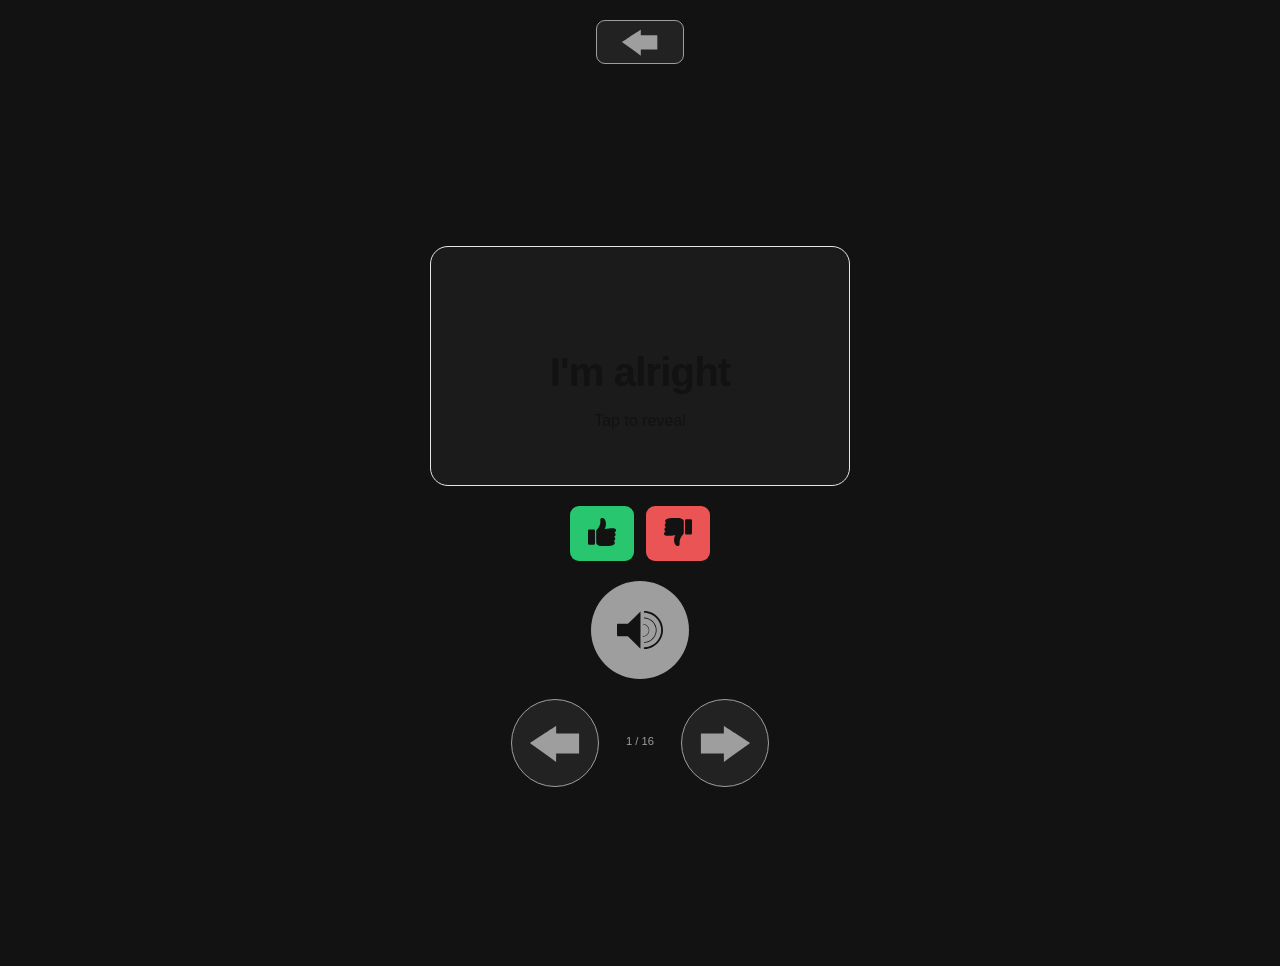
==== deck.html @ 9dba97b3 "Add files via upload" ====
<!-- deck.html -->

<!DOCTYPE html>
<html lang="es">
<head>
  <meta charset="UTF-8">
  <meta
    name="viewport"
    content="width=device-width, initial-scale=1.0">
  <title>Flash Cards English</title>
  <link rel="stylesheet" href="css/styles.css">
  <!--google fonts-->

</head>
<body>
  <header class="deck-topbar">
    <button type="button" id="backBtn" class="deck-topbar-slot" aria-label="Volver">
      <svg class="icon-arrow icon-arrow--mirror" xmlns="http://www.w3.org/2000/svg" viewBox="0 0 1280 1280" fill="currentColor" aria-hidden="true"><path d="M617 373v78H158v399h459l.2 84.9.3 84.9 155-112.5 323.3-234.6c36.8-26.7 45.1-33.2 44-34.2-.7-.6-27.6-18.4-59.8-39.5s-95.8-62.9-141.5-92.8c-45.6-30-90-59.1-98.5-64.7-75.8-49.7-215.4-141.4-218.7-143.7l-4.3-2.9z"/></svg>
    </button>
    <!--
    <p id="progress" class="deck-topbar-slot">
      1 / 16
    </p>
    -->
  </header>

  <main class="study-screen">
    <!-- CARD -->
    <section class="flashcard" id="flashcard">
      <div class="card-content">
        <p class="card-text" id="cardText">
          I'm alright
        </p>
        <p class="card-hint" id="cardHint">
          Tap to reveal
        </p>
      </div>
    </section>

    <!-- CLASIFICAR TARJETA -->
    <div class="review-buttons">
      <button id="btn-good" class="good">
        <svg xmlns="http://www.w3.org/2000/svg" xml:space="preserve" width="28" height="28" fill="currentColor"><path d="M26.453 14.806c.344.158.643.383.857.705.398.596.382 1.405.078 2.055-.279.596-.77 1.07-1.322 1.435.344.158.642.383.856.705.398.597.382 1.405.079 2.055-.266.569-.726 1.027-1.246 1.384.338.135.634.338.839.645.337.506.31 1.183.066 1.74-.57 1.304-2.404 2.47-6.51 2.47h-6.682c-1.483 0-3.088-.547-4.379-1.583a2.374 2.364 0 0 1-.884-1.84V13.245c0-.664.285-1.294.774-1.745 1.509-1.392 2.566-3.657 3.135-5.541.808-2.676-.727-5.343 1.533-5.871 2.252-.527 3.35 1.435 3.766 2.622.953 2.726.688 5.847-.695 8.381 3.296-.69 5.048-.852 8.14-.852 1.054 0 2.257.202 2.84 1.076.397.597.381 1.406.078 2.056-.28.596-.77 1.07-1.323 1.435M5.671 26.805H1.306A1.303 1.303 0 0 1 0 25.505V12.822a1.303 1.303 0 0 1 1.306-1.3H5.67a1.303 1.303 0 0 1 1.306 1.3v12.683a1.303 1.303 0 0 1-1.306 1.3"/></svg>
      </button>
      <button id="btn-bad" class="bad">
        <svg xmlns="http://www.w3.org/2000/svg" xml:space="preserve" width="28" height="28" fill="currentColor"><path d="M1.547 13.194a2 2 0 0 1-.857-.705c-.398-.596-.382-1.405-.078-2.055.279-.596.77-1.07 1.322-1.435a2 2 0 0 1-.856-.705C.68 7.697.696 6.89.999 6.24c.266-.569.726-1.027 1.246-1.384-.338-.135-.634-.338-.839-.646-.337-.505-.31-1.182-.066-1.738C1.91 1.166 3.744 0 7.85 0h6.682c1.483 0 3.088.547 4.379 1.583a2.374 2.364 0 0 1 .884 1.84v11.332c0 .664-.285 1.293-.774 1.745-1.509 1.391-2.566 3.657-3.135 5.541-.808 2.676.727 5.343-1.533 5.871-2.252.527-3.35-1.435-3.766-2.622-.953-2.726-.688-5.847.695-8.381-3.296.69-5.048.852-8.14.852-1.054 0-2.257-.202-2.84-1.076-.397-.597-.381-1.406-.078-2.056.28-.596.77-1.07 1.323-1.435M22.329 1.195h4.365A1.303 1.303 0 0 1 28 2.495v12.683a1.303 1.303 0 0 1-1.306 1.3H22.33a1.303 1.303 0 0 1-1.306-1.3V2.494a1.303 1.303 0 0 1 1.306-1.3"/></svg>
      </button>
    </div>

    <!-- AUDIO -->
    <button class="audio-btn" id="audioBtn" aria-label="Reproducir audio">
      <svg class="icon-speaker" xmlns="http://www.w3.org/2000/svg" viewBox="0 0 1280 1059" fill="currentColor" aria-hidden="true">
        <path d="M750.6 25.1c-.6 20.5-.5 25.3.6 26 .7.5 6.3.9 12.4.9 24.2 0 60.1 4.3 88.9 10.6C952 84.2 1042 137.3 1109.4 214c62.9 71.5 103.3 160.5 115 253.5 5 39.1 5 84 0 123-17.7 139.6-97.7 265.5-217.4 342.1-69.4 44.5-154.3 71.4-233 74-9.1.2-18.9.7-21.7 1l-5.3.5v51.2l19-.7c77.7-2.8 146.2-19.5 213.8-52.2 108.5-52.4 195.2-138.9 247.1-246.6 64.7-134.2 70.4-287 15.8-425.8-25.5-64.7-65-125.1-115.6-176.3C1042.1 71.4 930.9 17.2 811 3.5 796.3 1.9 768.4 0 757.9 0h-6.6zM513.9 152.6c-76.7 74.2-155.4 150.2-174.7 168.9l-35.2 34-141.3.5-141.2.5-4.7 2.2C10.5 361.6 4.5 368 2 374.6c-2 5.5-2 6.3-1.8 158.2l.3 152.7 3.1 5.5c1.7 3 5 7 7.3 8.7 8.6 6.6.2 6.3 153 6.4h138.6L478 877l175.5 170.9.3-257.5c.1-141.6.1-373.3 0-515l-.3-257.7z"/>
        <path d="M751.7 189.2c-.4 2.9-.7 7.8-.7 10.9v5.6l13.8.7c23.2 1.1 42.6 3.8 65 9.2 123 29.7 218.9 129.7 243.6 253.9 5.3 26.6 6.1 35.1 6.1 65.5-.1 27.5-.7 35.3-4.5 57-10.1 57.1-34.9 109.9-72.8 155-10.2 12.2-33 34.4-45.2 44.1-53 42.2-119.2 68.1-182.2 71.4-6.2.3-14.6.8-18.5 1.1l-7.3.6v21.1l17.8-.6c37.2-1.3 77.8-9.8 112.9-23.7 105.5-42 184.7-132.3 211.7-241.5 7.4-29.9 10.1-52.9 10-85.5 0-46.3-6.8-82.9-23.3-126.3-36.4-95.5-117.4-172.6-215.6-205.2-33-11-59.6-15.8-99.1-18l-11.1-.6z"/>
        <path d="M721 365.7v6.9l13.3 1.2c16.2 1.5 25.1 3.3 38.6 7.8 54 17.9 95.3 63.9 107.8 119.9 3 13.6 4.2 41 2.4 55-7.4 57.7-44.9 107.2-98.4 130-17.4 7.5-38.9 12.2-56.9 12.6l-7.8.2V714h5c13.9 0 36.2-3.9 52.5-9.1 12.4-4 35.1-15.6 46.4-23.6 24.2-17.4 44.2-41.1 57.1-67.8 24.1-49.9 23.8-106.2-.7-156.3-27.3-55.9-86.4-95.1-147.5-97.9l-11.8-.6z"/>
      </svg>
    </button>

    <!-- NAVIGATION -->
    <section class="navigation">
      <button type="button" class="nav-btn" id="prevBtn" aria-label="Tarjeta anterior">
        <svg class="icon-arrow icon-arrow--mirror" xmlns="http://www.w3.org/2000/svg" viewBox="0 0 1280 1280" fill="currentColor" aria-hidden="true"><path d="M617 373v78H158v399h459l.2 84.9.3 84.9 155-112.5 323.3-234.6c36.8-26.7 45.1-33.2 44-34.2-.7-.6-27.6-18.4-59.8-39.5s-95.8-62.9-141.5-92.8c-45.6-30-90-59.1-98.5-64.7-75.8-49.7-215.4-141.4-218.7-143.7l-4.3-2.9z"/></svg>
      </button>

    <!--PROBANDO CONTADOR-->
    <p id="progress" class="contador">
      1 / 16
    </p>

      <button type="button" class="nav-btn" id="nextBtn" aria-label="Tarjeta siguiente">
        <svg class="icon-arrow" xmlns="http://www.w3.org/2000/svg" viewBox="0 0 1280 1280" fill="currentColor" aria-hidden="true"><path d="M617 373v78H158v399h459l.2 84.9.3 84.9 155-112.5 323.3-234.6c36.8-26.7 45.1-33.2 44-34.2-.7-.6-27.6-18.4-59.8-39.5s-95.8-62.9-141.5-92.8c-45.6-30-90-59.1-98.5-64.7-75.8-49.7-215.4-141.4-218.7-143.7l-4.3-2.9z"/></svg>
      </button>
    </section>

  </main>

  <!--POP-UP RESULTADOS-->
  <div id="results-popup" class="popup hidden">
    <div class="popup-content">
      <h2>Result</h2>
      <div class="results">
        <p class="good-result">
          &#10003;: <span id="good-count">0</span>
        </p>
        <p class="bad-result">
          &#10007;: <span id="bad-count">0</span>
        </p>
        <!-- usando texto
        <p class="good-result">
          Remembered: <span id="good-count">0</span>
        </p>
        <p class="bad-result">
          Forgotten: <span id="bad-count">0</span>
        </p>
        -->
      </div>
      <button id="restart-btn">
        &#8634; Restart
      </button>
      <button id="back-decks-btn">
        &#10510; Back to Decks
      </button>
    </div>
  </div>

  <script src="js/utils.js"></script>
  <script src="js/deck.js"></script>
</body>
</html>
---- css/styles.css ----
/* =========================
   RESET
========================= */

* {
    margin: 0;
    padding: 0;
    box-sizing: border-box;
}


/* =========================
   ROOT
========================= */

:root {

    --bg: #121212;

    --card: #1b1b1b;

    --text: #e6e6e6;

    --muted: #9e9e9e;

    --border: #2c2c2c;

    --accent: #4c8bf5;

    --radius: 18px;
}


/* =========================
   BODY
========================= */

body {

    background: var(--bg);

    color: var(--text);

    font-family: sans-serif;

    min-height: 100dvh;

    -webkit-font-smoothing: antialiased;

    text-rendering: optimizeLegibility;
}


/* =========================
   TOPBAR
========================= */

.topbar {

    padding: 22px 20px 10px;
}

.topbar h1 {

    font-size: 4em;/*2rem*/

    font-weight: 600;

    text-align: center;
}


/* =========================
   CONTAINER
========================= */

.container {

    width: 100%;

    max-width: 680px;

    margin: 0 auto;

    padding: 0 16px 40px;
}


/* =========================
   INTRO
========================= */

.intro {

    margin-bottom: 22px;
}

.intro p {

    color: var(--muted);

    line-height: 1.6;

    font-size: 1.5em;/*1rem*/

    text-align: center;
}


/* =========================
   DECK LIST
========================= */

.deck-list {

    display: flex;

    flex-direction: column;

    gap: 16px;
}


/* =========================
   DECK CARD
========================= */

.deck-card {

    background: linear-gradient(
        180deg,
        #1a1a1a 0%,
        #151515 100%
    );

    border-radius: 22px;

    overflow: hidden;

    border: 1px solid var(--text);/*1px solid var(--border)*/

    display: flex;

    flex-direction: column;

    transition:
        transform 0.18s ease,
        background 0.25s ease,
        border-color 0.25s ease;

    box-shadow:
        0 8px 24px rgba(0,0,0,.35);

    text-decoration: none;

    color: inherit;

}

.deck-card:hover {

    transform: translateY(-2px);

    border-color: var(--text);/*#3a3a3a*/

    background:
        linear-gradient(
            180deg,
            #202020 0%,
            #171717 100%
        );
}

.deck-card:active {

    transform: scale(.985);
}


/* =========================
   COVER
========================= */

.deck-cover {

    width: 100%;

    height: 135px;

    object-fit: cover;

    display: block;

    border-bottom:
        1px solid rgba(255,255,255,.05);

    background: #e7d1aa;

    transition:
        transform .35s ease;

}

.deck-card:hover .deck-cover {

    transform: scale(1.02);
}

/* =========================
   INFO
========================= */

.deck-info {

    padding: 18px;

    display: flex;

    flex-direction: column;

    gap: 10px;
}

.deck-info p {

    color: var(--muted);

    font-size: 1em;/*.96rem*/

    line-height: 1.5;

    margin-top: -2px;
}

/* =========================
   HEADER
========================= */

.deck-header {

    display: flex;

    justify-content: space-between;

    align-items: flex-start;

    gap: 12px;
}

.deck-header h2 {

    color: var(--text);

    font-size: 1.55em;/*1.55rem*/

    line-height: 1.1;

    font-weight: 700;

    letter-spacing: -0.02em;

    margin-top: 2px;
}

/* =========================
   LEVELS
========================= */

.level {

    padding: 6px 11px;

    border-radius: 9px;/*999px*/

    font-size: 1.5em;/*78rem*/

    font-weight: 700;

    letter-spacing: .02em;

    flex-shrink: 0;
}

.level-a1 {

    background: #1D231D; /*rgba(92,184,92,.14)*/

    color: #8fbc8bff;/*#90f5a0*/
}

.level-a2 {

    background: #171F1F; /*rgba(76,139,245,.14)*/

    color: #5f9ea0fd;/*#9bbcff*/
}

.level-b1 {

    background: #2D201A;/*rgba(255,193,7,.14)*/

    color: #FFA07A;/*#ffe083*/
}

.level-b2 {

    background: #281A1A;

    color: #DB7676;
}


/* =========================
   BUTTON
========================= */

.open-btn {

    width: 100%;

    height: 44px;

    border: none;

    border-radius: 14px;

    background:
        linear-gradient(
            180deg,
            #5a92ff 0%,
            #4b82f1 100%
        );

    color: white;

    font-size: .96rem;

    font-weight: 600;

    cursor: pointer;

    transition:
        transform .15s ease,
        opacity .2s ease;
}

.open-btn:hover {

    opacity: .94;
    filter: brightness(1.06);
}

.open-btn:active {

    transform: scale(.98);
}


/* =========================
   MOBILE
========================= */

@media (max-width: 520px) {

    .topbar h1 {

        font-size: 3em;/*2.1rem*/
    }

    .deck-cover {

        height: 145px;
    }

    .deck-header h2 {

        font-size: 2em;/*1.2rem*/
    }

    .deck-info {

        padding: 16px;
    }
}


/* =========================
   STUDY SCREEN
========================= */

.study-screen {

    min-height: 100dvh;

    display: flex;

    flex-direction: column;

    justify-content: center;

    align-items: center;

    gap: 20px;/*28px*/

    padding: 20px;

}


/* =========================
   FLASHCARD
========================= */

.flashcard {

    width: 100%;

    max-width: 420px;

    min-height: 240px;

    background: var(--card);

    border: 1px solid var(--text);

    border-radius: var(--radius);

    padding: 32px;

    display: flex;

    align-items: center;

    justify-content: center;

    text-align: center;

    cursor: pointer;

    transition:
        transform 0.15s ease,
        background 0.2s ease,
        border-color 0.2s ease;
}


.flashcard:active {

    transform: scale(0.985);
}


/* Nivel del mazo: fondos oscuros, bajo brillo (data-level desde deck.js) */

.flashcard[data-level="a1"] {

    background:#8fbc8bff
        /*
        linear-gradient(
            180deg,
            #1a221e 0%,
            #141a17 100%
        );

    border-color: rgba(99, 193, 116, 0.22);
    */

}

.flashcard[data-level="a2"] {

    background:#5f9ea0fd
        /*
        linear-gradient(
            180deg,
            #1a1f28 0%,
            #141820 100%
        );

    border-color: rgba(90, 169, 255, 0.22);
    */
}

.flashcard[data-level="b1"] {

    background:#FFA07A
        /*
        linear-gradient(
            180deg,
            #221f18 0%,
            #1a1812 100%
        );

    border-color: rgba(255, 193, 7, 0.2);
    */
}

.flashcard[data-level="b2"] {

    background: #DB7676
        /*
        linear-gradient(
            180deg,
            #201a22 0%,
            #18141c 100%
        );

    border-color: rgba(217, 140, 255, 0.22);
    */
}

.flashcard[data-level="c1"] {

    background: #1a1614
        /*
        linear-gradient(
            180deg,
            #221c1a 0%,
            #1a1614 100%
        );

    border-color: rgba(232, 120, 100, 0.2);
    */
}

.flashcard[data-level="c2"] {

    background: #13191c
        /*
        linear-gradient(
            180deg,
            #181f22 0%,
            #13191c 100%
        );

    border-color: rgba(78, 205, 196, 0.2);
    */
}


/* =========================
   CARD CONTENT
========================= */

.card-content {

    display: flex;

    flex-direction: column;

    gap: 20px;

    justify-content: flex-start;

    padding-top: 50px;
}


/* =========================
   TEXT
========================= */

.card-text {

    font-size: 2.5em;/*3rem*/

    line-height: 1;/*1.4*/

    color: var(--bg);

    /*font-family: "sans-serif";*/
    font-weight: 600;
    letter-spacing: -0.02em;

}


/* =========================
   HINT
========================= */

.card-hint {

    font-size: 1em;/*0.95rem*/

    /*color: var(--muted);*/
    color: var(--bg);

    /*opacity: 0.5;*/

}


/* =========================
   AUDIO BUTTON
========================= */

.audio-btn {

    width: 98px;/*68px*/

    height: 98px;/*68px*/

    border: none;

    border-radius: 50%;

    /*background: var(--accent);*/

    background: var(--muted);

    /*border-color: 1px solid var(--muted);*/

    color: var(--bg);

    /*font-size: 1.4rem;*/

    cursor: pointer;

    transition:
        transform 0.15s ease,
        opacity 0.2s ease;

    /*box-shadow:
        0 0 20px rgba(76,139,245,0.15);*/

    display: flex;
    align-items: center;
    justify-content: center;

}


.audio-btn:active {

    transform: scale(0.94);/*scablockle(0.94)*/
}


.audio-btn:hover {

    opacity: 0.92;
}

/*icono-speaker*/
.icon-speaker {

    width: 46px;
    height: 46px;
    display: block;
    flex-shrink: 0;

}

/* =========================
   NAVIGATION
========================= */

.navigation {

    display: flex;

    gap: 2px;/*60px*/
}


/* =========================
   NAV BUTTON
========================= */

.nav-btn {

    width: 88px;/*58px*/

    height: 88px;/*58px*/

    /*border: none;*/

    border: 1px solid var(--muted);


    border-radius: 50%;

    background: #222;

    color: var(--muted);

    cursor: pointer;

    display: flex;

    align-items: center;

    justify-content: center;

    transition:
        transform 0.15s ease,
        background 0.2s ease;
}


.icon-arrow {

    display: block;

    width: 64px;

    height: 64px;

    flex-shrink: 0;
}


.icon-arrow--mirror {

    transform: scaleX(-1);
}


.nav-btn:active {

    transform: scale(0.94);
}


.nav-btn:hover {

    background: #2b2b2b;
}

.deck-topbar {

    width: 100%;

    max-width: 420px;

    display: flex;

    justify-content: center;

    align-items: center;

    margin-left: auto;

    margin-right: auto;

    margin-bottom: 2px;

    padding-top: 20px;

    gap: 8px;

}

.deck-topbar-slot {

    text-align: center;

    width: 88px;/*140px*/

    height: 44px;/*50px*/

    border: none;

    border-radius: 10%;

    background: #222;

    padding: 2px;
}

#backBtn {

    color: var(--muted);

    cursor: pointer;

    display: flex;

    align-items: center;

    justify-content: center;

    transition:
        transform 0.15s ease,
        opacity 0.2s ease;

    /*opacity: 0.4;*/

    border: 1px solid var(--muted);

    border-radius: 9px;/*var(--radius)*/
}


#backBtn .icon-arrow {

    width: 46px;

    height: 46px;
}

#backBtn:active {

    transform: scale(0.9);
}


/*=========
CONTADOR
======== */

.contador {

    text-align: center;

    width: 78px;/*140px*/

    height: 70px;/*50px*/

    padding: 2px;
}

#progress {

    color: var(--muted);

    font-size: 0.7em;/*0.95rem*/

    /*opacity: 0.4;*/

    padding-top: 36px;/*12px*/

    /*border: 1px solid var(--muted);*/

    /*border-radius: 8px;var(--radius)*/

    /*margin-top: 20px;*/
}

/* ==================================
Quitar highlight táctil en móviles
=================================== */
* {
    -webkit-tap-highlight-color: transparent;
}

button {
    outline: none;
}

button:focus {
    outline: none;
}

* {
    -webkit-user-select: none;
    user-select: none;
}

/* ===================
Salto de linea en json
==================== */
.card-back {
  white-space: pre-line;
}

/* =============================
Botones para clasificar tarjetas
============================= */
.review-buttons {
  display: flex;
  gap: 12px;
  justify-content: center;
  /*margin-top: 20px;*/
}

.review-buttons button {
  border: none;
  padding: 12px 18px;
  border-radius: 9px;/*12px*/
  cursor: pointer;
  color: var(--bg);
}

.good {
  background: #28c76f;
}

.bad {
  background: #ea5455;
}

/*
.review-buttons:hover {
  transform: scale(1.08);
}
*/

.good:hover {
  color: #0d552d;
}

.bad:hover {
  color: #802020;
}

.good:active {
  transform: scale(0.94)
}

.bad:active {
  transform: scale(0.94)
}

/*POP-UP RESULTADOS*/
.popup {

  position: fixed;

  top: 0;
  left: 0;

  width: 100%;
  height: 100%;

  background: rgba(0, 0, 0, 0.7);

  display: flex;

  justify-content: center;
  align-items: center;

  z-index: 999;
}


.hidden {
  display: none;
}


.popup-content {

  background: #1e1e1e;

  padding: 30px;

  border-radius: 12px;/*12px*/

  text-align: center;

  min-width: 150px;/*300px*/
}

.results {

  margin-top: 20px;
  margin-bottom: 20px;
}

.good-result {

  color: #4caf50;

  font-size: 2em;/*24px*/

  font-weight: bold;
}

.bad-result {

  color: #f44336;

  font-size: 2em;/*24px*/

  font-weight: bold;
}

/*boton REINICIAR MAZO en POP-UP*/
#restart-btn {

  margin-top: 15px;

  padding: 10px 20px;

  border: none;

  border-radius: 6px;/*8px*/

  cursor: pointer;

  font-size: 1.5em;/*16px*/
}

/*boton "BACK TO DECKS" en POP-UP*/
#back-decks-btn {

  margin-top: 15px;

  padding: 10px 20px;

  border: none;

  border-radius: 6px;/*8px*/

  cursor: pointer;

  font-size: 1.2em;/*16px*/
}

/*BOTONES "BACK" y "RESTART" uno debajo del otro*/
.popup-content button {

  display: block;

  width: 100%;

  margin-top: 10px;
}
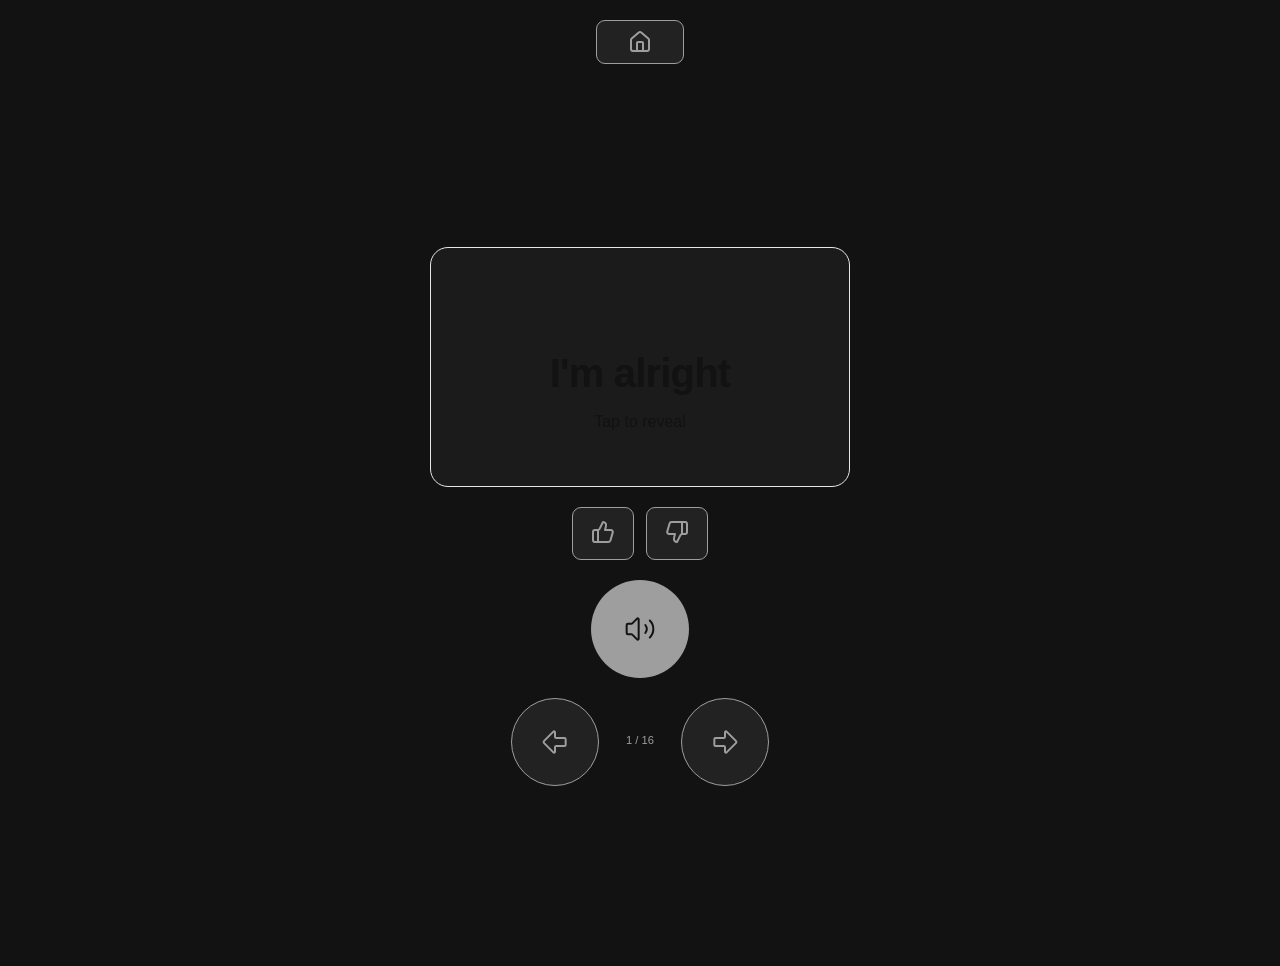
==== commit 022bf2bf: "Add files via upload" ====
--- a/deck.html
+++ b/deck.html
@@ -9,13 +9,12 @@
     content="width=device-width, initial-scale=1.0">
   <title>Flash Cards English</title>
   <link rel="stylesheet" href="css/styles.css">
-  <!--google fonts-->
 
 </head>
 <body>
   <header class="deck-topbar">
     <button type="button" id="backBtn" class="deck-topbar-slot" aria-label="Volver">
-      <svg class="icon-arrow icon-arrow--mirror" xmlns="http://www.w3.org/2000/svg" viewBox="0 0 1280 1280" fill="currentColor" aria-hidden="true"><path d="M617 373v78H158v399h459l.2 84.9.3 84.9 155-112.5 323.3-234.6c36.8-26.7 45.1-33.2 44-34.2-.7-.6-27.6-18.4-59.8-39.5s-95.8-62.9-141.5-92.8c-45.6-30-90-59.1-98.5-64.7-75.8-49.7-215.4-141.4-218.7-143.7l-4.3-2.9z"/></svg>
+      <svg xmlns="http://www.w3.org/2000/svg" width="24" height="24" viewBox="0 0 24 24" fill="none" stroke="currentColor" stroke-width="2" stroke-linecap="round" stroke-linejoin="round" class="lucide lucide-house-icon lucide-house"><path d="M15 21v-8a1 1 0 0 0-1-1h-4a1 1 0 0 0-1 1v8"/><path d="M3 10a2 2 0 0 1 .709-1.528l7-6a2 2 0 0 1 2.582 0l7 6A2 2 0 0 1 21 10v9a2 2 0 0 1-2 2H5a2 2 0 0 1-2-2z"/></svg>
     </button>
     <!--
     <p id="progress" class="deck-topbar-slot">
@@ -40,26 +39,22 @@
     <!-- CLASIFICAR TARJETA -->
     <div class="review-buttons">
       <button id="btn-good" class="good">
-        <svg xmlns="http://www.w3.org/2000/svg" xml:space="preserve" width="28" height="28" fill="currentColor"><path d="M26.453 14.806c.344.158.643.383.857.705.398.596.382 1.405.078 2.055-.279.596-.77 1.07-1.322 1.435.344.158.642.383.856.705.398.597.382 1.405.079 2.055-.266.569-.726 1.027-1.246 1.384.338.135.634.338.839.645.337.506.31 1.183.066 1.74-.57 1.304-2.404 2.47-6.51 2.47h-6.682c-1.483 0-3.088-.547-4.379-1.583a2.374 2.364 0 0 1-.884-1.84V13.245c0-.664.285-1.294.774-1.745 1.509-1.392 2.566-3.657 3.135-5.541.808-2.676-.727-5.343 1.533-5.871 2.252-.527 3.35 1.435 3.766 2.622.953 2.726.688 5.847-.695 8.381 3.296-.69 5.048-.852 8.14-.852 1.054 0 2.257.202 2.84 1.076.397.597.381 1.406.078 2.056-.28.596-.77 1.07-1.323 1.435M5.671 26.805H1.306A1.303 1.303 0 0 1 0 25.505V12.822a1.303 1.303 0 0 1 1.306-1.3H5.67a1.303 1.303 0 0 1 1.306 1.3v12.683a1.303 1.303 0 0 1-1.306 1.3"/></svg>
+        <svg xmlns="http://www.w3.org/2000/svg" width="24" height="24" viewBox="0 0 24 24" fill="none" stroke="currentColor" stroke-width="2" stroke-linecap="round" stroke-linejoin="round" class="lucide lucide-thumbs-up-icon lucide-thumbs-up"><path d="M15 5.88 14 10h5.83a2 2 0 0 1 1.92 2.56l-2.33 8A2 2 0 0 1 17.5 22H4a2 2 0 0 1-2-2v-8a2 2 0 0 1 2-2h2.76a2 2 0 0 0 1.79-1.11L12 2a3.13 3.13 0 0 1 3 3.88Z"/><path d="M7 10v12"/></svg>
       </button>
       <button id="btn-bad" class="bad">
-        <svg xmlns="http://www.w3.org/2000/svg" xml:space="preserve" width="28" height="28" fill="currentColor"><path d="M1.547 13.194a2 2 0 0 1-.857-.705c-.398-.596-.382-1.405-.078-2.055.279-.596.77-1.07 1.322-1.435a2 2 0 0 1-.856-.705C.68 7.697.696 6.89.999 6.24c.266-.569.726-1.027 1.246-1.384-.338-.135-.634-.338-.839-.646-.337-.505-.31-1.182-.066-1.738C1.91 1.166 3.744 0 7.85 0h6.682c1.483 0 3.088.547 4.379 1.583a2.374 2.364 0 0 1 .884 1.84v11.332c0 .664-.285 1.293-.774 1.745-1.509 1.391-2.566 3.657-3.135 5.541-.808 2.676.727 5.343-1.533 5.871-2.252.527-3.35-1.435-3.766-2.622-.953-2.726-.688-5.847.695-8.381-3.296.69-5.048.852-8.14.852-1.054 0-2.257-.202-2.84-1.076-.397-.597-.381-1.406-.078-2.056.28-.596.77-1.07 1.323-1.435M22.329 1.195h4.365A1.303 1.303 0 0 1 28 2.495v12.683a1.303 1.303 0 0 1-1.306 1.3H22.33a1.303 1.303 0 0 1-1.306-1.3V2.494a1.303 1.303 0 0 1 1.306-1.3"/></svg>
+        <svg xmlns="http://www.w3.org/2000/svg" width="24" height="24" viewBox="0 0 24 24" fill="none" stroke="currentColor" stroke-width="2" stroke-linecap="round" stroke-linejoin="round" class="lucide lucide-thumbs-down-icon lucide-thumbs-down"><path d="M9 18.12 10 14H4.17a2 2 0 0 1-1.92-2.56l2.33-8A2 2 0 0 1 6.5 2H20a2 2 0 0 1 2 2v8a2 2 0 0 1-2 2h-2.76a2 2 0 0 0-1.79 1.11L12 22a3.13 3.13 0 0 1-3-3.88Z"/><path d="M17 14V2"/></svg>
       </button>
     </div>
 
     <!-- AUDIO -->
     <button class="audio-btn" id="audioBtn" aria-label="Reproducir audio">
-      <svg class="icon-speaker" xmlns="http://www.w3.org/2000/svg" viewBox="0 0 1280 1059" fill="currentColor" aria-hidden="true">
-        <path d="M750.6 25.1c-.6 20.5-.5 25.3.6 26 .7.5 6.3.9 12.4.9 24.2 0 60.1 4.3 88.9 10.6C952 84.2 1042 137.3 1109.4 214c62.9 71.5 103.3 160.5 115 253.5 5 39.1 5 84 0 123-17.7 139.6-97.7 265.5-217.4 342.1-69.4 44.5-154.3 71.4-233 74-9.1.2-18.9.7-21.7 1l-5.3.5v51.2l19-.7c77.7-2.8 146.2-19.5 213.8-52.2 108.5-52.4 195.2-138.9 247.1-246.6 64.7-134.2 70.4-287 15.8-425.8-25.5-64.7-65-125.1-115.6-176.3C1042.1 71.4 930.9 17.2 811 3.5 796.3 1.9 768.4 0 757.9 0h-6.6zM513.9 152.6c-76.7 74.2-155.4 150.2-174.7 168.9l-35.2 34-141.3.5-141.2.5-4.7 2.2C10.5 361.6 4.5 368 2 374.6c-2 5.5-2 6.3-1.8 158.2l.3 152.7 3.1 5.5c1.7 3 5 7 7.3 8.7 8.6 6.6.2 6.3 153 6.4h138.6L478 877l175.5 170.9.3-257.5c.1-141.6.1-373.3 0-515l-.3-257.7z"/>
-        <path d="M751.7 189.2c-.4 2.9-.7 7.8-.7 10.9v5.6l13.8.7c23.2 1.1 42.6 3.8 65 9.2 123 29.7 218.9 129.7 243.6 253.9 5.3 26.6 6.1 35.1 6.1 65.5-.1 27.5-.7 35.3-4.5 57-10.1 57.1-34.9 109.9-72.8 155-10.2 12.2-33 34.4-45.2 44.1-53 42.2-119.2 68.1-182.2 71.4-6.2.3-14.6.8-18.5 1.1l-7.3.6v21.1l17.8-.6c37.2-1.3 77.8-9.8 112.9-23.7 105.5-42 184.7-132.3 211.7-241.5 7.4-29.9 10.1-52.9 10-85.5 0-46.3-6.8-82.9-23.3-126.3-36.4-95.5-117.4-172.6-215.6-205.2-33-11-59.6-15.8-99.1-18l-11.1-.6z"/>
-        <path d="M721 365.7v6.9l13.3 1.2c16.2 1.5 25.1 3.3 38.6 7.8 54 17.9 95.3 63.9 107.8 119.9 3 13.6 4.2 41 2.4 55-7.4 57.7-44.9 107.2-98.4 130-17.4 7.5-38.9 12.2-56.9 12.6l-7.8.2V714h5c13.9 0 36.2-3.9 52.5-9.1 12.4-4 35.1-15.6 46.4-23.6 24.2-17.4 44.2-41.1 57.1-67.8 24.1-49.9 23.8-106.2-.7-156.3-27.3-55.9-86.4-95.1-147.5-97.9l-11.8-.6z"/>
-      </svg>
+      <svg xmlns="http://www.w3.org/2000/svg" width="32" height="32" viewBox="0 0 24 24" fill="none" stroke="currentColor" stroke-width="1.5" stroke-linecap="round" stroke-linejoin="round" class="lucide lucide-volume2-icon lucide-volume-2"><path d="M11 4.702a.705.705 0 0 0-1.203-.498L6.413 7.587A1.4 1.4 0 0 1 5.416 8H3a1 1 0 0 0-1 1v6a1 1 0 0 0 1 1h2.416a1.4 1.4 0 0 1 .997.413l3.383 3.384A.705.705 0 0 0 11 19.298z"/><path d="M16 9a5 5 0 0 1 0 6"/><path d="M19.364 18.364a9 9 0 0 0 0-12.728"/></svg>
     </button>
 
     <!-- NAVIGATION -->
     <section class="navigation">
       <button type="button" class="nav-btn" id="prevBtn" aria-label="Tarjeta anterior">
-        <svg class="icon-arrow icon-arrow--mirror" xmlns="http://www.w3.org/2000/svg" viewBox="0 0 1280 1280" fill="currentColor" aria-hidden="true"><path d="M617 373v78H158v399h459l.2 84.9.3 84.9 155-112.5 323.3-234.6c36.8-26.7 45.1-33.2 44-34.2-.7-.6-27.6-18.4-59.8-39.5s-95.8-62.9-141.5-92.8c-45.6-30-90-59.1-98.5-64.7-75.8-49.7-215.4-141.4-218.7-143.7l-4.3-2.9z"/></svg>
+        <svg xmlns="http://www.w3.org/2000/svg" width="32" height="32" viewBox="0 0 24 24" fill="none" stroke="currentColor" stroke-width="1.5" stroke-linecap="round" stroke-linejoin="round" class="lucide lucide-arrow-big-left-icon lucide-arrow-big-left"><path d="M10.793 19.793a.707.707 0 0 0 1.207-.5V16a1 1 0 0 1 1-1h6a1 1 0 0 0 1-1v-4a1 1 0 0 0-1-1h-6a1 1 0 0 1-1-1V4.707a.707.707 0 0 0-1.207-.5l-6.94 6.94a1.207 1.207 0 0 0 0 1.707z"/></svg>
       </button>
 
     <!--PROBANDO CONTADOR-->
@@ -68,7 +63,7 @@
     </p>
 
       <button type="button" class="nav-btn" id="nextBtn" aria-label="Tarjeta siguiente">
-        <svg class="icon-arrow" xmlns="http://www.w3.org/2000/svg" viewBox="0 0 1280 1280" fill="currentColor" aria-hidden="true"><path d="M617 373v78H158v399h459l.2 84.9.3 84.9 155-112.5 323.3-234.6c36.8-26.7 45.1-33.2 44-34.2-.7-.6-27.6-18.4-59.8-39.5s-95.8-62.9-141.5-92.8c-45.6-30-90-59.1-98.5-64.7-75.8-49.7-215.4-141.4-218.7-143.7l-4.3-2.9z"/></svg>
+        <svg xmlns="http://www.w3.org/2000/svg" width="32" height="32" viewBox="0 0 24 24" fill="none" stroke="currentColor" stroke-width="1.5" stroke-linecap="round" stroke-linejoin="round" class="lucide lucide-arrow-big-right-icon lucide-arrow-big-right"><path d="M13.207 19.793a.707.707 0 0 1-1.207-.5V16a1 1 0 0 0-1-1H5a1 1 0 0 1-1-1v-4a1 1 0 0 1 1-1h6a1 1 0 0 0 1-1V4.707a.707.707 0 0 1 1.207-.5l6.94 6.94a1.207 1.207 0 0 1 0 1.707z"/></svg>
       </button>
     </section>
 
@@ -95,10 +90,12 @@
         -->
       </div>
       <button id="restart-btn">
-        &#8634; Restart
+        <svg xmlns="http://www.w3.org/2000/svg" width="24" height="24" viewBox="0 0 24 24" fill="none" stroke="currentColor" stroke-width="2" stroke-linecap="round" stroke-linejoin="round" class="lucide lucide-repeat-icon lucide-repeat"><path d="m17 2 4 4-4 4"/><path d="M3 11v-1a4 4 0 0 1 4-4h14"/><path d="m7 22-4-4 4-4"/><path d="M21 13v1a4 4 0 0 1-4 4H3"/></svg>
+        <span>Repeat</span>
       </button>
       <button id="back-decks-btn">
-        &#10510; Back to Decks
+        <svg xmlns="http://www.w3.org/2000/svg" width="24" height="24" viewBox="0 0 24 24" fill="none" stroke="currentColor" stroke-width="2" stroke-linecap="round" stroke-linejoin="round" class="lucide lucide-house-icon lucide-house"><path d="M15 21v-8a1 1 0 0 0-1-1h-4a1 1 0 0 0-1 1v8"/><path d="M3 10a2 2 0 0 1 .709-1.528l7-6a2 2 0 0 1 2.582 0l7 6A2 2 0 0 1 21 10v9a2 2 0 0 1-2 2H5a2 2 0 0 1-2-2z"/></svg>
+        <span>Home</span>
       </button>
     </div>
   </div>
--- a/css/styles.css
+++ b/css/styles.css
@@ -876,19 +876,20 @@
 }
 
 .review-buttons button {
-  border: none;
+  border: 1px solid var(--muted);/*none*/
   padding: 12px 18px;
   border-radius: 9px;/*12px*/
   cursor: pointer;
-  color: var(--bg);
+  color: var(--muted);
 }
 
 .good {
-  background: #28c76f;
+  background: #222;/*#28c76f*/
+
 }
 
 .bad {
-  background: #ea5455;
+  background: #222;/*#ea5455*/
 }
 
 /*
@@ -897,20 +898,29 @@
 }
 */
 
+/*
 .good:hover {
   color: #0d552d;
 }
-
+*/
+/*
 .bad:hover {
   color: #802020;
 }
+*/
 
 .good:active {
-  transform: scale(0.94)
+  transform: scale(0.94);
+  background: #28c76f;
+  color: #222;
+  border: 1px solid #28c76f;
 }
 
 .bad:active {
-  transform: scale(0.94)
+  transform: scale(0.94);
+  background: #ea5455;
+  color: #222;
+  border: 1px solid #ea5455;
 }
 
 /*POP-UP RESULTADOS*/
@@ -963,7 +973,7 @@
 
   color: #4caf50;
 
-  font-size: 2em;/*24px*/
+  font-size: 2.5em;/*24px*/
 
   font-weight: bold;
 }
@@ -972,7 +982,7 @@
 
   color: #f44336;
 
-  font-size: 2em;/*24px*/
+  font-size: 2.5em;/*24px*/
 
   font-weight: bold;
 }
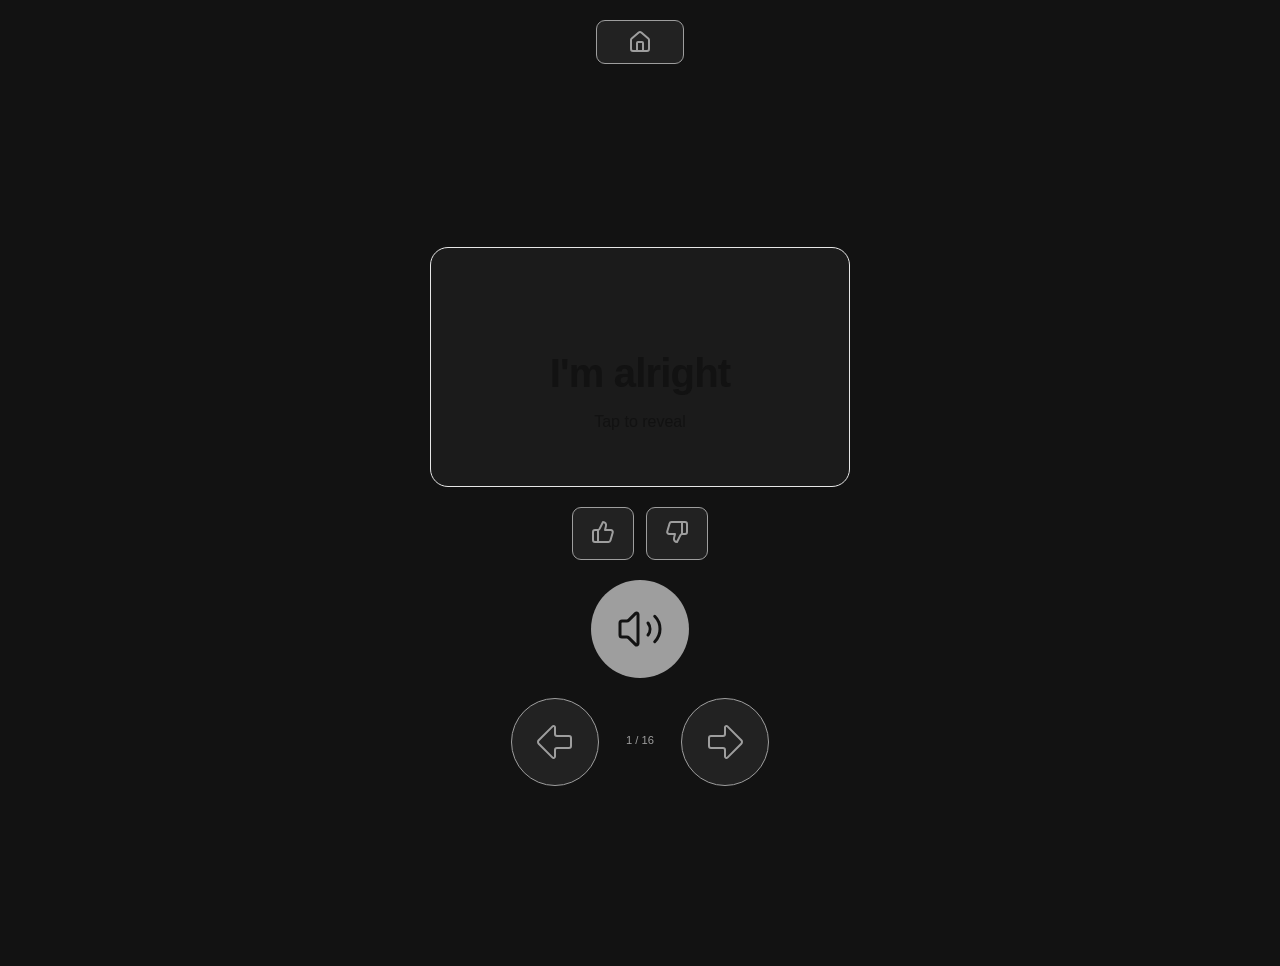
==== commit 8f880f35: "Add files via upload" ====
--- a/deck.html
+++ b/deck.html
@@ -48,13 +48,13 @@
 
     <!-- AUDIO -->
     <button class="audio-btn" id="audioBtn" aria-label="Reproducir audio">
-      <svg xmlns="http://www.w3.org/2000/svg" width="32" height="32" viewBox="0 0 24 24" fill="none" stroke="currentColor" stroke-width="1.5" stroke-linecap="round" stroke-linejoin="round" class="lucide lucide-volume2-icon lucide-volume-2"><path d="M11 4.702a.705.705 0 0 0-1.203-.498L6.413 7.587A1.4 1.4 0 0 1 5.416 8H3a1 1 0 0 0-1 1v6a1 1 0 0 0 1 1h2.416a1.4 1.4 0 0 1 .997.413l3.383 3.384A.705.705 0 0 0 11 19.298z"/><path d="M16 9a5 5 0 0 1 0 6"/><path d="M19.364 18.364a9 9 0 0 0 0-12.728"/></svg>
+      <svg xmlns="http://www.w3.org/2000/svg" width="48" height="48" viewBox="0 0 24 24" fill="none" stroke="currentColor" stroke-width="1.5" stroke-linecap="round" stroke-linejoin="round" class="lucide lucide-volume2-icon lucide-volume-2"><path d="M11 4.702a.705.705 0 0 0-1.203-.498L6.413 7.587A1.4 1.4 0 0 1 5.416 8H3a1 1 0 0 0-1 1v6a1 1 0 0 0 1 1h2.416a1.4 1.4 0 0 1 .997.413l3.383 3.384A.705.705 0 0 0 11 19.298z"/><path d="M16 9a5 5 0 0 1 0 6"/><path d="M19.364 18.364a9 9 0 0 0 0-12.728"/></svg>
     </button>
 
     <!-- NAVIGATION -->
     <section class="navigation">
       <button type="button" class="nav-btn" id="prevBtn" aria-label="Tarjeta anterior">
-        <svg xmlns="http://www.w3.org/2000/svg" width="32" height="32" viewBox="0 0 24 24" fill="none" stroke="currentColor" stroke-width="1.5" stroke-linecap="round" stroke-linejoin="round" class="lucide lucide-arrow-big-left-icon lucide-arrow-big-left"><path d="M10.793 19.793a.707.707 0 0 0 1.207-.5V16a1 1 0 0 1 1-1h6a1 1 0 0 0 1-1v-4a1 1 0 0 0-1-1h-6a1 1 0 0 1-1-1V4.707a.707.707 0 0 0-1.207-.5l-6.94 6.94a1.207 1.207 0 0 0 0 1.707z"/></svg>
+        <svg xmlns="http://www.w3.org/2000/svg" width="48" height="48" viewBox="0 0 24 24" fill="none" stroke="currentColor" stroke-width="1" stroke-linecap="round" stroke-linejoin="round" class="lucide lucide-arrow-big-left-icon lucide-arrow-big-left"><path d="M10.793 19.793a.707.707 0 0 0 1.207-.5V16a1 1 0 0 1 1-1h6a1 1 0 0 0 1-1v-4a1 1 0 0 0-1-1h-6a1 1 0 0 1-1-1V4.707a.707.707 0 0 0-1.207-.5l-6.94 6.94a1.207 1.207 0 0 0 0 1.707z"/></svg>
       </button>
 
     <!--PROBANDO CONTADOR-->
@@ -63,7 +63,7 @@
     </p>
 
       <button type="button" class="nav-btn" id="nextBtn" aria-label="Tarjeta siguiente">
-        <svg xmlns="http://www.w3.org/2000/svg" width="32" height="32" viewBox="0 0 24 24" fill="none" stroke="currentColor" stroke-width="1.5" stroke-linecap="round" stroke-linejoin="round" class="lucide lucide-arrow-big-right-icon lucide-arrow-big-right"><path d="M13.207 19.793a.707.707 0 0 1-1.207-.5V16a1 1 0 0 0-1-1H5a1 1 0 0 1-1-1v-4a1 1 0 0 1 1-1h6a1 1 0 0 0 1-1V4.707a.707.707 0 0 1 1.207-.5l6.94 6.94a1.207 1.207 0 0 1 0 1.707z"/></svg>
+        <svg xmlns="http://www.w3.org/2000/svg" width="48" height="48" viewBox="0 0 24 24" fill="none" stroke="currentColor" stroke-width="1" stroke-linecap="round" stroke-linejoin="round" class="lucide lucide-arrow-big-right-icon lucide-arrow-big-right"><path d="M13.207 19.793a.707.707 0 0 1-1.207-.5V16a1 1 0 0 0-1-1H5a1 1 0 0 1-1-1v-4a1 1 0 0 1 1-1h6a1 1 0 0 0 1-1V4.707a.707.707 0 0 1 1.207-.5l6.94 6.94a1.207 1.207 0 0 1 0 1.707z"/></svg>
       </button>
     </section>
 
--- a/css/styles.css
+++ b/css/styles.css
@@ -1000,7 +1000,13 @@
 
   cursor: pointer;
 
-  font-size: 1.5em;/*16px*/
+  font-size: 1em;/*16px*/
+
+  display: flex;
+
+  align-items: center;
+
+  gap: 8px;
 }
 
 /*boton "BACK TO DECKS" en POP-UP*/
@@ -1016,7 +1022,13 @@
 
   cursor: pointer;
 
-  font-size: 1.2em;/*16px*/
+  font-size: 1em;/*16px*/
+
+  align-items: center;
+
+  display: flex;
+
+  gap: 8px;
 }
 
 /*BOTONES "BACK" y "RESTART" uno debajo del otro*/
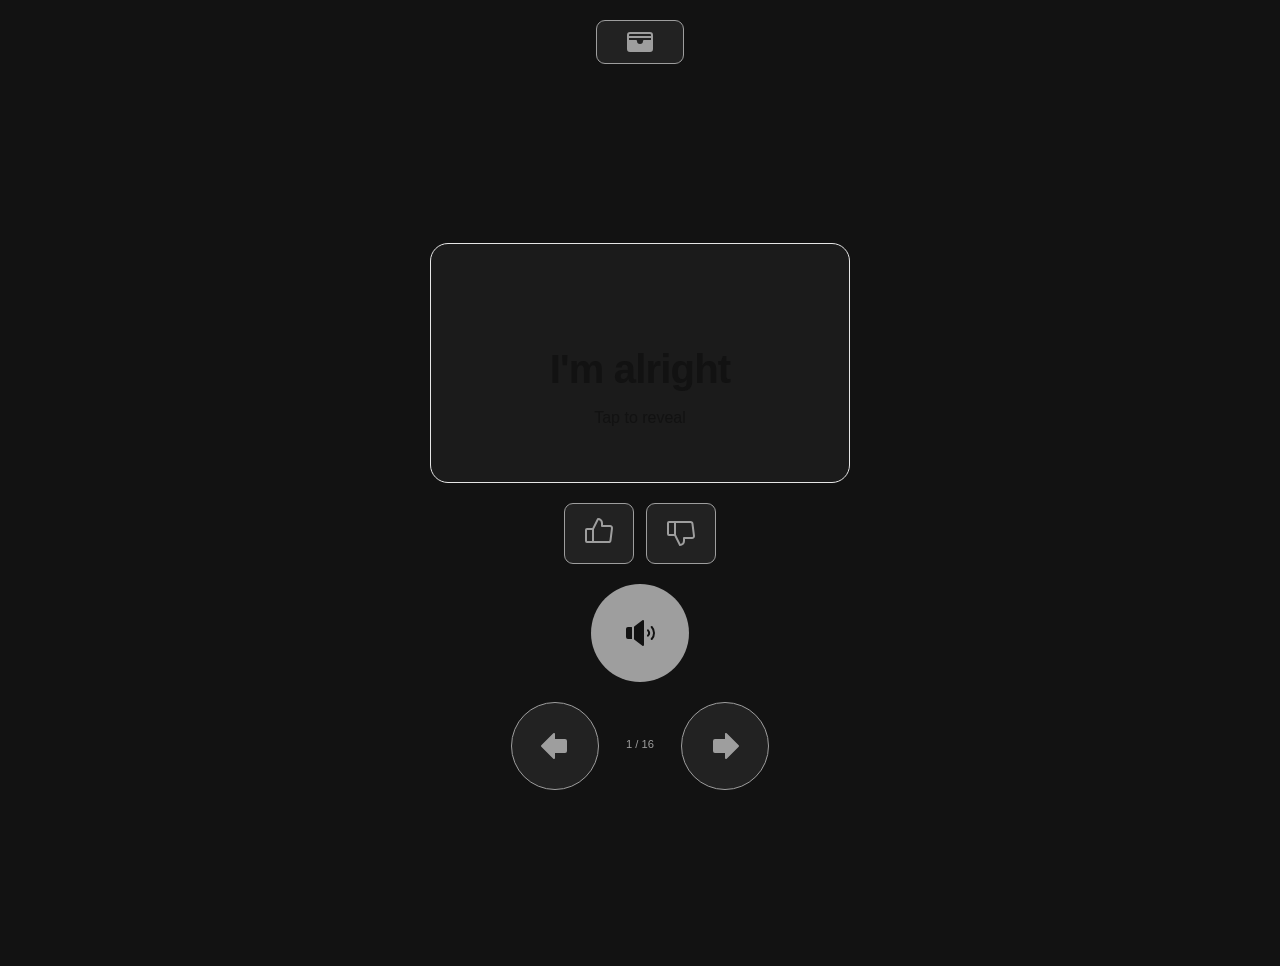
==== commit 4724de0b: "Add files via upload" ====
--- a/deck.html
+++ b/deck.html
@@ -14,7 +14,7 @@
 <body>
   <header class="deck-topbar">
     <button type="button" id="backBtn" class="deck-topbar-slot" aria-label="Volver">
-      <svg xmlns="http://www.w3.org/2000/svg" width="24" height="24" viewBox="0 0 24 24" fill="none" stroke="currentColor" stroke-width="2" stroke-linecap="round" stroke-linejoin="round" class="lucide lucide-house-icon lucide-house"><path d="M15 21v-8a1 1 0 0 0-1-1h-4a1 1 0 0 0-1 1v8"/><path d="M3 10a2 2 0 0 1 .709-1.528l7-6a2 2 0 0 1 2.582 0l7 6A2 2 0 0 1 21 10v9a2 2 0 0 1-2 2H5a2 2 0 0 1-2-2z"/></svg>
+      <svg xmlns="http://www.w3.org/2000/svg" width="32" height="32" fill="currentColor" viewBox="0 0 256 256"><path d="M208,48H48A24,24,0,0,0,24,72V184a24,24,0,0,0,24,24H208a24,24,0,0,0,24-24V72A24,24,0,0,0,208,48Zm-56,72a24,24,0,0,1-48,0,8,8,0,0,0-8-8H40V96H216v16H160A8,8,0,0,0,152,120ZM48,64H208a8,8,0,0,1,8,8v8H40V72A8,8,0,0,1,48,64Z"></path></svg>
     </button>
     <!--
     <p id="progress" class="deck-topbar-slot">
@@ -39,22 +39,22 @@
     <!-- CLASIFICAR TARJETA -->
     <div class="review-buttons">
       <button id="btn-good" class="good">
-        <svg xmlns="http://www.w3.org/2000/svg" width="24" height="24" viewBox="0 0 24 24" fill="none" stroke="currentColor" stroke-width="2" stroke-linecap="round" stroke-linejoin="round" class="lucide lucide-thumbs-up-icon lucide-thumbs-up"><path d="M15 5.88 14 10h5.83a2 2 0 0 1 1.92 2.56l-2.33 8A2 2 0 0 1 17.5 22H4a2 2 0 0 1-2-2v-8a2 2 0 0 1 2-2h2.76a2 2 0 0 0 1.79-1.11L12 2a3.13 3.13 0 0 1 3 3.88Z"/><path d="M7 10v12"/></svg>
+        <svg xmlns="http://www.w3.org/2000/svg" width="32" height="32" fill="currentColor" viewBox="0 0 256 256"><path d="M234,80.12A24,24,0,0,0,216,72H160V56a40,40,0,0,0-40-40,8,8,0,0,0-7.16,4.42L75.06,96H32a16,16,0,0,0-16,16v88a16,16,0,0,0,16,16H204a24,24,0,0,0,23.82-21l12-96A24,24,0,0,0,234,80.12ZM32,112H72v88H32ZM223.94,97l-12,96a8,8,0,0,1-7.94,7H88V105.89l36.71-73.43A24,24,0,0,1,144,56V80a8,8,0,0,0,8,8h64a8,8,0,0,1,7.94,9Z"></path></svg>
       </button>
       <button id="btn-bad" class="bad">
-        <svg xmlns="http://www.w3.org/2000/svg" width="24" height="24" viewBox="0 0 24 24" fill="none" stroke="currentColor" stroke-width="2" stroke-linecap="round" stroke-linejoin="round" class="lucide lucide-thumbs-down-icon lucide-thumbs-down"><path d="M9 18.12 10 14H4.17a2 2 0 0 1-1.92-2.56l2.33-8A2 2 0 0 1 6.5 2H20a2 2 0 0 1 2 2v8a2 2 0 0 1-2 2h-2.76a2 2 0 0 0-1.79 1.11L12 22a3.13 3.13 0 0 1-3-3.88Z"/><path d="M17 14V2"/></svg>
+        <svg xmlns="http://www.w3.org/2000/svg" width="32" height="32" fill="currentColor" viewBox="0 0 256 256"><path d="M239.82,157l-12-96A24,24,0,0,0,204,40H32A16,16,0,0,0,16,56v88a16,16,0,0,0,16,16H75.06l37.78,75.58A8,8,0,0,0,120,240a40,40,0,0,0,40-40V184h56a24,24,0,0,0,23.82-27ZM72,144H32V56H72Zm150,21.29a7.88,7.88,0,0,1-6,2.71H152a8,8,0,0,0-8,8v24a24,24,0,0,1-19.29,23.54L88,150.11V56H204a8,8,0,0,1,7.94,7l12,96A7.87,7.87,0,0,1,222,165.29Z"></path></svg>
       </button>
     </div>
 
     <!-- AUDIO -->
     <button class="audio-btn" id="audioBtn" aria-label="Reproducir audio">
-      <svg xmlns="http://www.w3.org/2000/svg" width="48" height="48" viewBox="0 0 24 24" fill="none" stroke="currentColor" stroke-width="1.5" stroke-linecap="round" stroke-linejoin="round" class="lucide lucide-volume2-icon lucide-volume-2"><path d="M11 4.702a.705.705 0 0 0-1.203-.498L6.413 7.587A1.4 1.4 0 0 1 5.416 8H3a1 1 0 0 0-1 1v6a1 1 0 0 0 1 1h2.416a1.4 1.4 0 0 1 .997.413l3.383 3.384A.705.705 0 0 0 11 19.298z"/><path d="M16 9a5 5 0 0 1 0 6"/><path d="M19.364 18.364a9 9 0 0 0 0-12.728"/></svg>
+      <svg xmlns="http://www.w3.org/2000/svg" width="32" height="32" fill="currentColor" viewBox="0 0 256 256"><path d="M160,32.25V223.69a8.29,8.29,0,0,1-3.91,7.18,8,8,0,0,1-9-.56l-65.57-51A4,4,0,0,1,80,176.16V79.84a4,4,0,0,1,1.55-3.15l65.57-51a8,8,0,0,1,10,.16A8.27,8.27,0,0,1,160,32.25ZM60,80H32A16,16,0,0,0,16,96v64a16,16,0,0,0,16,16H60a4,4,0,0,0,4-4V84A4,4,0,0,0,60,80Zm126.77,20.84a8,8,0,0,0-.72,11.3,24,24,0,0,1,0,31.72,8,8,0,1,0,12,10.58,40,40,0,0,0,0-52.88A8,8,0,0,0,186.74,100.84Zm40.89-26.17a8,8,0,1,0-11.92,10.66,64,64,0,0,1,0,85.34,8,8,0,1,0,11.92,10.66,80,80,0,0,0,0-106.66Z"></path></svg>
     </button>
 
     <!-- NAVIGATION -->
     <section class="navigation">
       <button type="button" class="nav-btn" id="prevBtn" aria-label="Tarjeta anterior">
-        <svg xmlns="http://www.w3.org/2000/svg" width="48" height="48" viewBox="0 0 24 24" fill="none" stroke="currentColor" stroke-width="1" stroke-linecap="round" stroke-linejoin="round" class="lucide lucide-arrow-big-left-icon lucide-arrow-big-left"><path d="M10.793 19.793a.707.707 0 0 0 1.207-.5V16a1 1 0 0 1 1-1h6a1 1 0 0 0 1-1v-4a1 1 0 0 0-1-1h-6a1 1 0 0 1-1-1V4.707a.707.707 0 0 0-1.207-.5l-6.94 6.94a1.207 1.207 0 0 0 0 1.707z"/></svg>
+        <svg xmlns="http://www.w3.org/2000/svg" width="32" height="32" fill="currentColor" viewBox="0 0 256 256"><path d="M224,88v80a16,16,0,0,1-16,16H128v40a8,8,0,0,1-13.66,5.66l-96-96a8,8,0,0,1,0-11.32l96-96A8,8,0,0,1,128,32V72h80A16,16,0,0,1,224,88Z"></path></svg>
       </button>
 
     <!--PROBANDO CONTADOR-->
@@ -63,7 +63,7 @@
     </p>
 
       <button type="button" class="nav-btn" id="nextBtn" aria-label="Tarjeta siguiente">
-        <svg xmlns="http://www.w3.org/2000/svg" width="48" height="48" viewBox="0 0 24 24" fill="none" stroke="currentColor" stroke-width="1" stroke-linecap="round" stroke-linejoin="round" class="lucide lucide-arrow-big-right-icon lucide-arrow-big-right"><path d="M13.207 19.793a.707.707 0 0 1-1.207-.5V16a1 1 0 0 0-1-1H5a1 1 0 0 1-1-1v-4a1 1 0 0 1 1-1h6a1 1 0 0 0 1-1V4.707a.707.707 0 0 1 1.207-.5l6.94 6.94a1.207 1.207 0 0 1 0 1.707z"/></svg>
+        <svg xmlns="http://www.w3.org/2000/svg" width="32" height="32" fill="currentColor" viewBox="0 0 256 256"><path d="M237.66,133.66l-96,96A8,8,0,0,1,128,224V184H48a16,16,0,0,1-16-16V88A16,16,0,0,1,48,72h80V32a8,8,0,0,1,13.66-5.66l96,96A8,8,0,0,1,237.66,133.66Z"></path></svg>
       </button>
     </section>
 
@@ -90,11 +90,11 @@
         -->
       </div>
       <button id="restart-btn">
-        <svg xmlns="http://www.w3.org/2000/svg" width="24" height="24" viewBox="0 0 24 24" fill="none" stroke="currentColor" stroke-width="2" stroke-linecap="round" stroke-linejoin="round" class="lucide lucide-repeat-icon lucide-repeat"><path d="m17 2 4 4-4 4"/><path d="M3 11v-1a4 4 0 0 1 4-4h14"/><path d="m7 22-4-4 4-4"/><path d="M21 13v1a4 4 0 0 1-4 4H3"/></svg>
+        <svg xmlns="http://www.w3.org/2000/svg" width="32" height="32" fill="#000000" viewBox="0 0 256 256"><path d="M24,128A72.08,72.08,0,0,1,96,56h96V40a8,8,0,0,1,13.66-5.66l24,24a8,8,0,0,1,0,11.32l-24,24A8,8,0,0,1,192,88V72H96a56.06,56.06,0,0,0-56,56,8,8,0,0,1-16,0Zm200-8a8,8,0,0,0-8,8,56.06,56.06,0,0,1-56,56H64V168a8,8,0,0,0-13.66-5.66l-24,24a8,8,0,0,0,0,11.32l24,24A8,8,0,0,0,64,216V200h96a72.08,72.08,0,0,0,72-72A8,8,0,0,0,224,120Z"></path></svg>
         <span>Repeat</span>
       </button>
       <button id="back-decks-btn">
-        <svg xmlns="http://www.w3.org/2000/svg" width="24" height="24" viewBox="0 0 24 24" fill="none" stroke="currentColor" stroke-width="2" stroke-linecap="round" stroke-linejoin="round" class="lucide lucide-house-icon lucide-house"><path d="M15 21v-8a1 1 0 0 0-1-1h-4a1 1 0 0 0-1 1v8"/><path d="M3 10a2 2 0 0 1 .709-1.528l7-6a2 2 0 0 1 2.582 0l7 6A2 2 0 0 1 21 10v9a2 2 0 0 1-2 2H5a2 2 0 0 1-2-2z"/></svg>
+        <svg xmlns="http://www.w3.org/2000/svg" width="32" height="32" fill="#000000" viewBox="0 0 256 256"><path d="M208,48H48A24,24,0,0,0,24,72V184a24,24,0,0,0,24,24H208a24,24,0,0,0,24-24V72A24,24,0,0,0,208,48Zm-56,72a24,24,0,0,1-48,0,8,8,0,0,0-8-8H40V96H216v16H160A8,8,0,0,0,152,120ZM48,64H208a8,8,0,0,1,8,8v8H40V72A8,8,0,0,1,48,64Z"></path></svg>
         <span>Home</span>
       </button>
     </div>
--- a/css/styles.css
+++ b/css/styles.css
@@ -145,7 +145,7 @@
 
     transition:
         transform 0.18s ease,
-        background 0.25s ease,
+        background-color 0.25s ease,/*background*/
         border-color 0.25s ease;
 
     box-shadow:
@@ -438,15 +438,41 @@
     cursor: pointer;
 
     transition:
-        transform 0.15s ease,
-        background 0.2s ease,
-        border-color 0.2s ease;
+      transform 0.15s ease,
+      background-color 0.2s ease,/*background*/
+      opacity 0.15s ease,
+      border-color 0.2s ease;
 }
 
 
 .flashcard:active {
 
-    transform: scale(0.985);
+  transform: scale(0.985);
+}
+
+/* =================================
+  Animar tarjeta al clickear flechas
+=================================== */
+/* NEXT */
+.card-next-out {
+    opacity: 0;
+    transform: translateX(-15px);
+}
+
+.card-next-in {
+    opacity: 0;
+    transform: translateX(15px);
+}
+
+/* PREV */
+.card-prev-out {
+    opacity: 0;
+    transform: translateX(15px);
+}
+
+.card-prev-in {
+    opacity: 0;
+    transform: translateX(-15px);
 }
 
 
@@ -639,7 +665,7 @@
 
 .audio-btn:hover {
 
-    opacity: 0.92;
+    opacity: 0.82;/*0.92*/
 }
 
 /*icono-speaker*/
@@ -695,7 +721,7 @@
 
     transition:
         transform 0.15s ease,
-        background 0.2s ease;
+        background-color 0.2s ease;/*background*/
 }
 
 
@@ -881,6 +907,9 @@
   border-radius: 9px;/*12px*/
   cursor: pointer;
   color: var(--muted);
+  transition:
+    transform 0.15s ease,
+    opacity 0.2s ease;
 }
 
 .good {
@@ -895,17 +924,6 @@
 /*
 .review-buttons:hover {
   transform: scale(1.08);
-}
-*/
-
-/*
-.good:hover {
-  color: #0d552d;
-}
-*/
-/*
-.bad:hover {
-  color: #802020;
 }
 */
 
@@ -923,6 +941,14 @@
   border: 1px solid #ea5455;
 }
 
+.good:hover {
+  opacity: 0.82;
+}
+
+.bad:hover {
+  opacity: 0.82;
+}
+
 /*POP-UP RESULTADOS*/
 .popup {
 
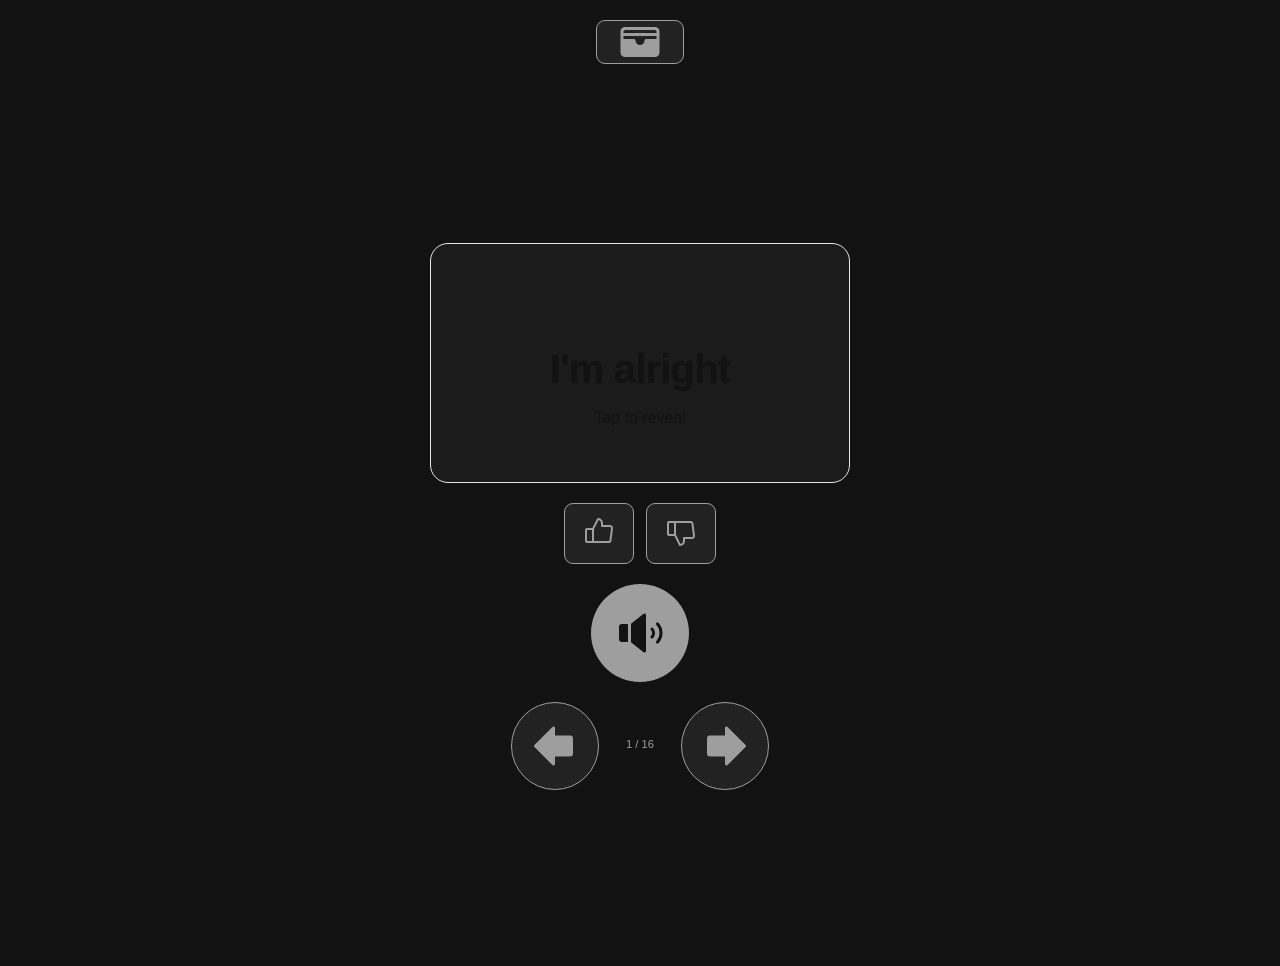
==== commit 8ab3e37f: "Add files via upload" ====
--- a/deck.html
+++ b/deck.html
@@ -14,7 +14,7 @@
 <body>
   <header class="deck-topbar">
     <button type="button" id="backBtn" class="deck-topbar-slot" aria-label="Volver">
-      <svg xmlns="http://www.w3.org/2000/svg" width="32" height="32" fill="currentColor" viewBox="0 0 256 256"><path d="M208,48H48A24,24,0,0,0,24,72V184a24,24,0,0,0,24,24H208a24,24,0,0,0,24-24V72A24,24,0,0,0,208,48Zm-56,72a24,24,0,0,1-48,0,8,8,0,0,0-8-8H40V96H216v16H160A8,8,0,0,0,152,120ZM48,64H208a8,8,0,0,1,8,8v8H40V72A8,8,0,0,1,48,64Z"></path></svg>
+      <svg xmlns="http://www.w3.org/2000/svg" width="48" height="48" fill="currentColor" viewBox="0 0 256 256"><path d="M208,48H48A24,24,0,0,0,24,72V184a24,24,0,0,0,24,24H208a24,24,0,0,0,24-24V72A24,24,0,0,0,208,48Zm-56,72a24,24,0,0,1-48,0,8,8,0,0,0-8-8H40V96H216v16H160A8,8,0,0,0,152,120ZM48,64H208a8,8,0,0,1,8,8v8H40V72A8,8,0,0,1,48,64Z"></path></svg>
     </button>
     <!--
     <p id="progress" class="deck-topbar-slot">
@@ -48,13 +48,13 @@
 
     <!-- AUDIO -->
     <button class="audio-btn" id="audioBtn" aria-label="Reproducir audio">
-      <svg xmlns="http://www.w3.org/2000/svg" width="32" height="32" fill="currentColor" viewBox="0 0 256 256"><path d="M160,32.25V223.69a8.29,8.29,0,0,1-3.91,7.18,8,8,0,0,1-9-.56l-65.57-51A4,4,0,0,1,80,176.16V79.84a4,4,0,0,1,1.55-3.15l65.57-51a8,8,0,0,1,10,.16A8.27,8.27,0,0,1,160,32.25ZM60,80H32A16,16,0,0,0,16,96v64a16,16,0,0,0,16,16H60a4,4,0,0,0,4-4V84A4,4,0,0,0,60,80Zm126.77,20.84a8,8,0,0,0-.72,11.3,24,24,0,0,1,0,31.72,8,8,0,1,0,12,10.58,40,40,0,0,0,0-52.88A8,8,0,0,0,186.74,100.84Zm40.89-26.17a8,8,0,1,0-11.92,10.66,64,64,0,0,1,0,85.34,8,8,0,1,0,11.92,10.66,80,80,0,0,0,0-106.66Z"></path></svg>
+      <svg xmlns="http://www.w3.org/2000/svg" width="48" height="48" fill="currentColor" viewBox="0 0 256 256"><path d="M160,32.25V223.69a8.29,8.29,0,0,1-3.91,7.18,8,8,0,0,1-9-.56l-65.57-51A4,4,0,0,1,80,176.16V79.84a4,4,0,0,1,1.55-3.15l65.57-51a8,8,0,0,1,10,.16A8.27,8.27,0,0,1,160,32.25ZM60,80H32A16,16,0,0,0,16,96v64a16,16,0,0,0,16,16H60a4,4,0,0,0,4-4V84A4,4,0,0,0,60,80Zm126.77,20.84a8,8,0,0,0-.72,11.3,24,24,0,0,1,0,31.72,8,8,0,1,0,12,10.58,40,40,0,0,0,0-52.88A8,8,0,0,0,186.74,100.84Zm40.89-26.17a8,8,0,1,0-11.92,10.66,64,64,0,0,1,0,85.34,8,8,0,1,0,11.92,10.66,80,80,0,0,0,0-106.66Z"></path></svg>
     </button>
 
     <!-- NAVIGATION -->
     <section class="navigation">
       <button type="button" class="nav-btn" id="prevBtn" aria-label="Tarjeta anterior">
-        <svg xmlns="http://www.w3.org/2000/svg" width="32" height="32" fill="currentColor" viewBox="0 0 256 256"><path d="M224,88v80a16,16,0,0,1-16,16H128v40a8,8,0,0,1-13.66,5.66l-96-96a8,8,0,0,1,0-11.32l96-96A8,8,0,0,1,128,32V72h80A16,16,0,0,1,224,88Z"></path></svg>
+        <svg xmlns="http://www.w3.org/2000/svg" width="48" height="48" fill="currentColor" viewBox="0 0 256 256"><path d="M224,88v80a16,16,0,0,1-16,16H128v40a8,8,0,0,1-13.66,5.66l-96-96a8,8,0,0,1,0-11.32l96-96A8,8,0,0,1,128,32V72h80A16,16,0,0,1,224,88Z"></path></svg>
       </button>
 
     <!--PROBANDO CONTADOR-->
@@ -63,7 +63,7 @@
     </p>
 
       <button type="button" class="nav-btn" id="nextBtn" aria-label="Tarjeta siguiente">
-        <svg xmlns="http://www.w3.org/2000/svg" width="32" height="32" fill="currentColor" viewBox="0 0 256 256"><path d="M237.66,133.66l-96,96A8,8,0,0,1,128,224V184H48a16,16,0,0,1-16-16V88A16,16,0,0,1,48,72h80V32a8,8,0,0,1,13.66-5.66l96,96A8,8,0,0,1,237.66,133.66Z"></path></svg>
+        <svg xmlns="http://www.w3.org/2000/svg" width="48" height="48" fill="currentColor" viewBox="0 0 256 256"><path d="M237.66,133.66l-96,96A8,8,0,0,1,128,224V184H48a16,16,0,0,1-16-16V88A16,16,0,0,1,48,72h80V32a8,8,0,0,1,13.66-5.66l96,96A8,8,0,0,1,237.66,133.66Z"></path></svg>
       </button>
     </section>
 
@@ -90,11 +90,11 @@
         -->
       </div>
       <button id="restart-btn">
-        <svg xmlns="http://www.w3.org/2000/svg" width="32" height="32" fill="#000000" viewBox="0 0 256 256"><path d="M24,128A72.08,72.08,0,0,1,96,56h96V40a8,8,0,0,1,13.66-5.66l24,24a8,8,0,0,1,0,11.32l-24,24A8,8,0,0,1,192,88V72H96a56.06,56.06,0,0,0-56,56,8,8,0,0,1-16,0Zm200-8a8,8,0,0,0-8,8,56.06,56.06,0,0,1-56,56H64V168a8,8,0,0,0-13.66-5.66l-24,24a8,8,0,0,0,0,11.32l24,24A8,8,0,0,0,64,216V200h96a72.08,72.08,0,0,0,72-72A8,8,0,0,0,224,120Z"></path></svg>
+        <svg xmlns="http://www.w3.org/2000/svg" width="48" height="48" fill="#000000" viewBox="0 0 256 256"><path d="M24,128A72.08,72.08,0,0,1,96,56h96V40a8,8,0,0,1,13.66-5.66l24,24a8,8,0,0,1,0,11.32l-24,24A8,8,0,0,1,192,88V72H96a56.06,56.06,0,0,0-56,56,8,8,0,0,1-16,0Zm200-8a8,8,0,0,0-8,8,56.06,56.06,0,0,1-56,56H64V168a8,8,0,0,0-13.66-5.66l-24,24a8,8,0,0,0,0,11.32l24,24A8,8,0,0,0,64,216V200h96a72.08,72.08,0,0,0,72-72A8,8,0,0,0,224,120Z"></path></svg>
         <span>Repeat</span>
       </button>
       <button id="back-decks-btn">
-        <svg xmlns="http://www.w3.org/2000/svg" width="32" height="32" fill="#000000" viewBox="0 0 256 256"><path d="M208,48H48A24,24,0,0,0,24,72V184a24,24,0,0,0,24,24H208a24,24,0,0,0,24-24V72A24,24,0,0,0,208,48Zm-56,72a24,24,0,0,1-48,0,8,8,0,0,0-8-8H40V96H216v16H160A8,8,0,0,0,152,120ZM48,64H208a8,8,0,0,1,8,8v8H40V72A8,8,0,0,1,48,64Z"></path></svg>
+        <svg xmlns="http://www.w3.org/2000/svg" width="48" height="48" fill="#000000" viewBox="0 0 256 256"><path d="M208,48H48A24,24,0,0,0,24,72V184a24,24,0,0,0,24,24H208a24,24,0,0,0,24-24V72A24,24,0,0,0,208,48Zm-56,72a24,24,0,0,1-48,0,8,8,0,0,0-8-8H40V96H216v16H160A8,8,0,0,0,152,120ZM48,64H208a8,8,0,0,1,8,8v8H40V72A8,8,0,0,1,48,64Z"></path></svg>
         <span>Home</span>
       </button>
     </div>
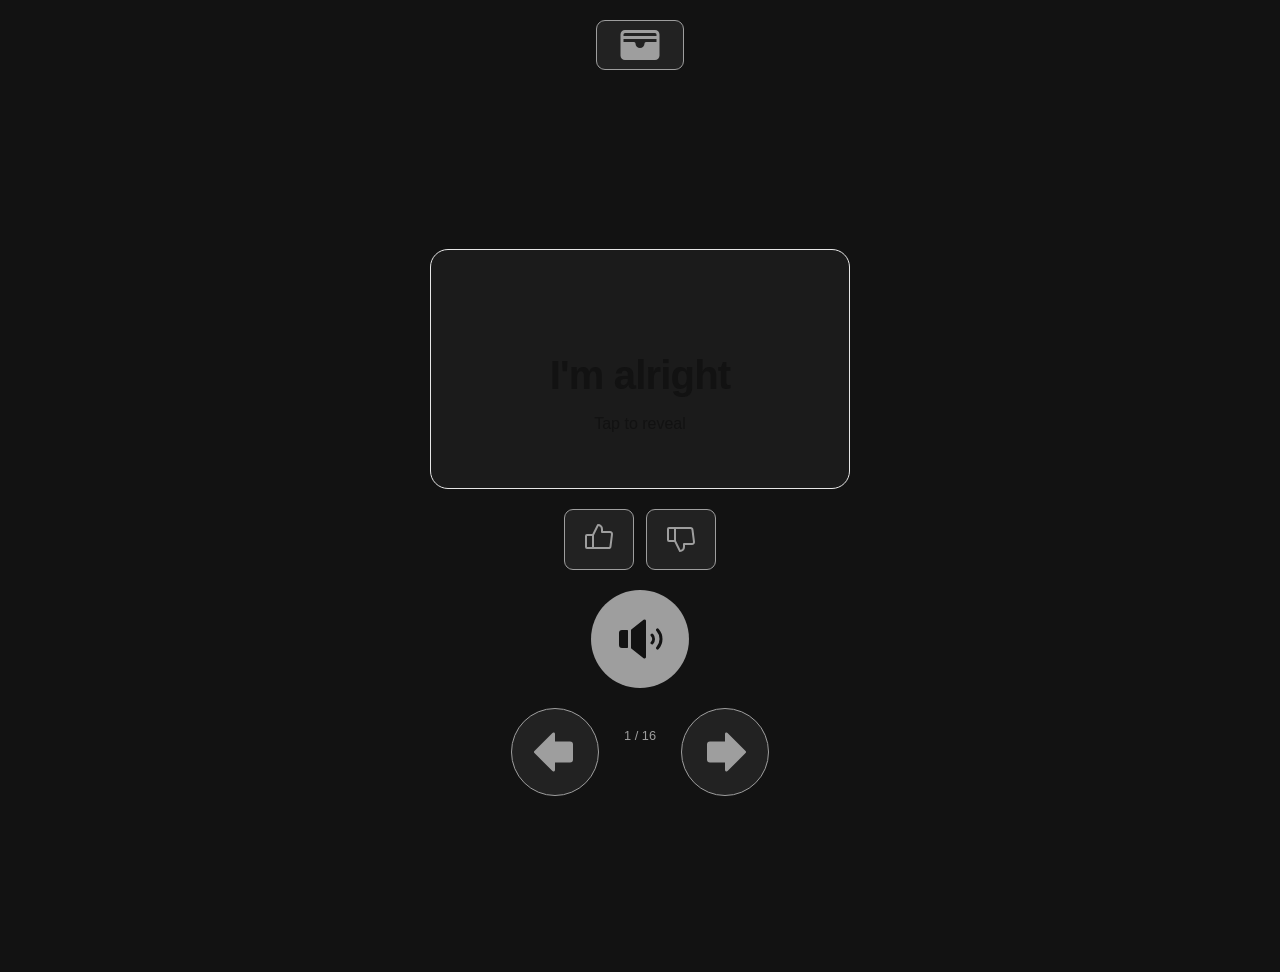
==== commit 41647cab: "Add files via upload" ====
--- a/deck.html
+++ b/deck.html
@@ -13,7 +13,7 @@
 </head>
 <body>
   <header class="deck-topbar">
-    <button type="button" id="backBtn" class="deck-topbar-slot" aria-label="Volver">
+    <button type="button" id="backBtn" class="deck-topbar-slot" aria-label="Volver" title="Home">
       <svg xmlns="http://www.w3.org/2000/svg" width="48" height="48" fill="currentColor" viewBox="0 0 256 256"><path d="M208,48H48A24,24,0,0,0,24,72V184a24,24,0,0,0,24,24H208a24,24,0,0,0,24-24V72A24,24,0,0,0,208,48Zm-56,72a24,24,0,0,1-48,0,8,8,0,0,0-8-8H40V96H216v16H160A8,8,0,0,0,152,120ZM48,64H208a8,8,0,0,1,8,8v8H40V72A8,8,0,0,1,48,64Z"></path></svg>
     </button>
     <!--
@@ -38,10 +38,10 @@
 
     <!-- CLASIFICAR TARJETA -->
     <div class="review-buttons">
-      <button id="btn-good" class="good">
+      <button id="btn-good" class="good" title="Me acuerdo">
         <svg xmlns="http://www.w3.org/2000/svg" width="32" height="32" fill="currentColor" viewBox="0 0 256 256"><path d="M234,80.12A24,24,0,0,0,216,72H160V56a40,40,0,0,0-40-40,8,8,0,0,0-7.16,4.42L75.06,96H32a16,16,0,0,0-16,16v88a16,16,0,0,0,16,16H204a24,24,0,0,0,23.82-21l12-96A24,24,0,0,0,234,80.12ZM32,112H72v88H32ZM223.94,97l-12,96a8,8,0,0,1-7.94,7H88V105.89l36.71-73.43A24,24,0,0,1,144,56V80a8,8,0,0,0,8,8h64a8,8,0,0,1,7.94,9Z"></path></svg>
       </button>
-      <button id="btn-bad" class="bad">
+      <button id="btn-bad" class="bad" title="Me olvido!">
         <svg xmlns="http://www.w3.org/2000/svg" width="32" height="32" fill="currentColor" viewBox="0 0 256 256"><path d="M239.82,157l-12-96A24,24,0,0,0,204,40H32A16,16,0,0,0,16,56v88a16,16,0,0,0,16,16H75.06l37.78,75.58A8,8,0,0,0,120,240a40,40,0,0,0,40-40V184h56a24,24,0,0,0,23.82-27ZM72,144H32V56H72Zm150,21.29a7.88,7.88,0,0,1-6,2.71H152a8,8,0,0,0-8,8v24a24,24,0,0,1-19.29,23.54L88,150.11V56H204a8,8,0,0,1,7.94,7l12,96A7.87,7.87,0,0,1,222,165.29Z"></path></svg>
       </button>
     </div>
--- a/css/styles.css
+++ b/css/styles.css
@@ -450,8 +450,8 @@
   transform: scale(0.985);
 }
 
-/* =================================
-  Animar tarjeta al clickear flechas
+/* ==================================
+   Animar tarjeta al clickear flechas
 =================================== */
 /* NEXT */
 .card-next-out {
@@ -784,7 +784,7 @@
 
     width: 88px;/*140px*/
 
-    height: 44px;/*50px*/
+    height: 50px;/*50px*/
 
     border: none;
 
@@ -833,7 +833,7 @@
 
 
 /*=========
-CONTADOR
+  CONTADOR
 ======== */
 
 .contador {
@@ -842,7 +842,7 @@
 
     width: 78px;/*140px*/
 
-    height: 70px;/*50px*/
+    height: 88px;/*50px*/
 
     padding: 2px;
 }
@@ -851,21 +851,21 @@
 
     color: var(--muted);
 
-    font-size: 0.7em;/*0.95rem*/
+    font-size: 0.8em;/*0.95rem*/
 
     /*opacity: 0.4;*/
 
-    padding-top: 36px;/*12px*/
+    padding-top: 20px;/*12-36px*/
 
     /*border: 1px solid var(--muted);*/
 
     /*border-radius: 8px;var(--radius)*/
 
-    /*margin-top: 20px;*/
+    /*margin-top: 22px;*/
 }
 
 /* ==================================
-Quitar highlight táctil en móviles
+   Quitar highlight táctil en móviles
 =================================== */
 * {
     -webkit-tap-highlight-color: transparent;
@@ -884,16 +884,16 @@
     user-select: none;
 }
 
-/* ===================
-Salto de linea en json
-==================== */
+/* ======================
+   Salto de linea en json
+======================= */
 .card-back {
   white-space: pre-line;
 }
 
-/* =============================
-Botones para clasificar tarjetas
-============================= */
+/* ================================
+   Botones para clasificar tarjetas
+================================= */
 .review-buttons {
   display: flex;
   gap: 12px;
@@ -1016,7 +1016,7 @@
 /*boton REINICIAR MAZO en POP-UP*/
 #restart-btn {
 
-  margin-top: 15px;
+  margin-top: 30px;/*15px*/
 
   padding: 10px 20px;
 
@@ -1038,7 +1038,7 @@
 /*boton "BACK TO DECKS" en POP-UP*/
 #back-decks-btn {
 
-  margin-top: 15px;
+  margin-top: 30px;/*15px*/
 
   padding: 10px 20px;
 
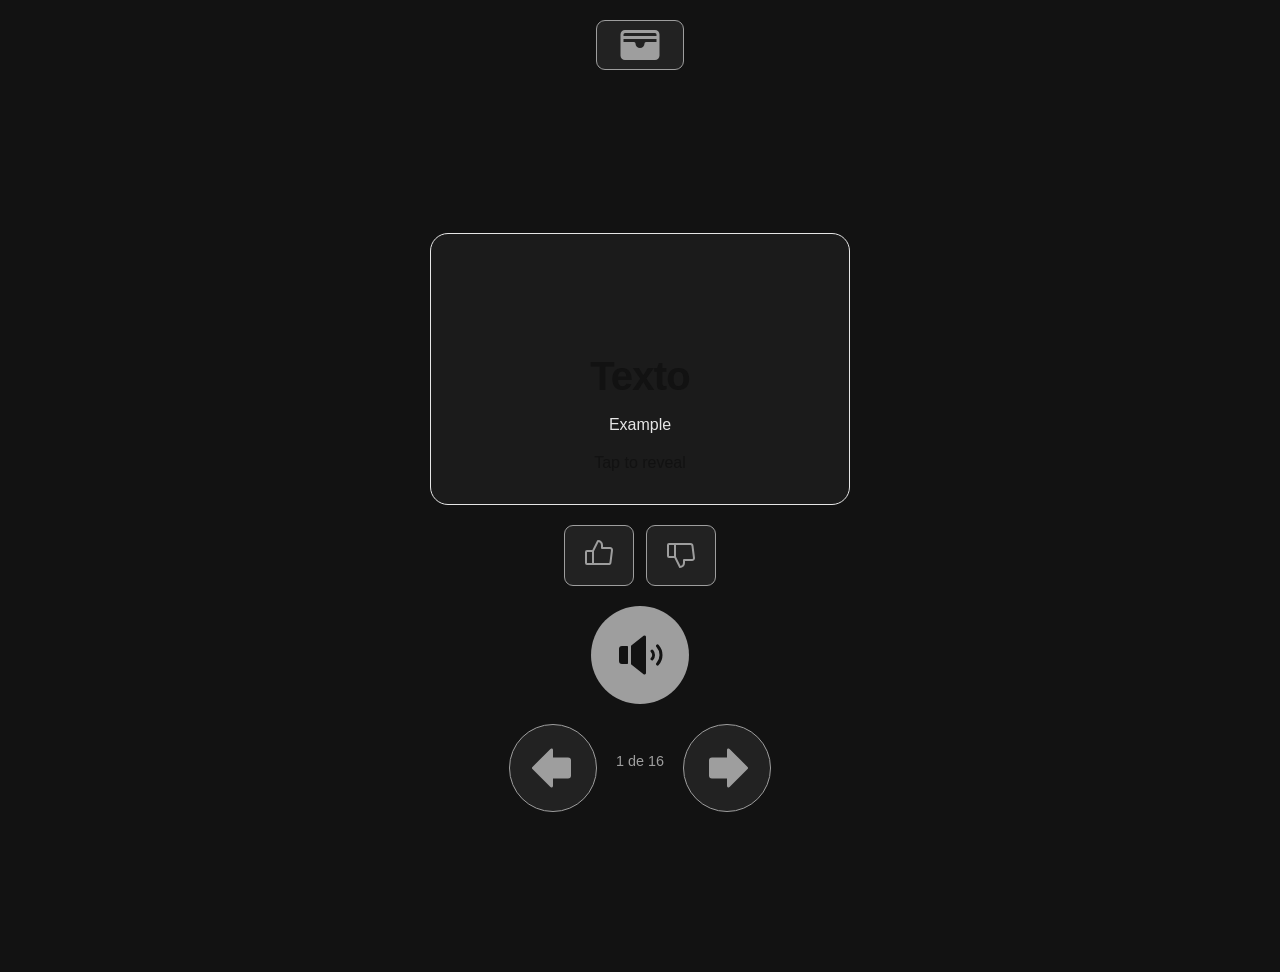
==== commit 40b16c32: "Add files via upload" ====
--- a/deck.html
+++ b/deck.html
@@ -28,8 +28,13 @@
     <section class="flashcard" id="flashcard">
       <div class="card-content">
         <p class="card-text" id="cardText">
-          I'm alright
+          Texto
         </p>
+        <div class="card-example" id="cardExample">
+          <div class="example-block">
+            <p>Example</p>
+          </div>
+        </div>
         <p class="card-hint" id="cardHint">
           Tap to reveal
         </p>
@@ -59,7 +64,7 @@
 
     <!--PROBANDO CONTADOR-->
     <p id="progress" class="contador">
-      1 / 16
+     1 de 16
     </p>
 
       <button type="button" class="nav-btn" id="nextBtn" aria-label="Tarjeta siguiente">
@@ -90,11 +95,11 @@
         -->
       </div>
       <button id="restart-btn">
-        <svg xmlns="http://www.w3.org/2000/svg" width="48" height="48" fill="#000000" viewBox="0 0 256 256"><path d="M24,128A72.08,72.08,0,0,1,96,56h96V40a8,8,0,0,1,13.66-5.66l24,24a8,8,0,0,1,0,11.32l-24,24A8,8,0,0,1,192,88V72H96a56.06,56.06,0,0,0-56,56,8,8,0,0,1-16,0Zm200-8a8,8,0,0,0-8,8,56.06,56.06,0,0,1-56,56H64V168a8,8,0,0,0-13.66-5.66l-24,24a8,8,0,0,0,0,11.32l24,24A8,8,0,0,0,64,216V200h96a72.08,72.08,0,0,0,72-72A8,8,0,0,0,224,120Z"></path></svg>
+        <svg xmlns="http://www.w3.org/2000/svg" width="48" height="48" fill="currentColor" viewBox="0 0 256 256"><path d="M24,128A72.08,72.08,0,0,1,96,56h96V40a8,8,0,0,1,13.66-5.66l24,24a8,8,0,0,1,0,11.32l-24,24A8,8,0,0,1,192,88V72H96a56.06,56.06,0,0,0-56,56,8,8,0,0,1-16,0Zm200-8a8,8,0,0,0-8,8,56.06,56.06,0,0,1-56,56H64V168a8,8,0,0,0-13.66-5.66l-24,24a8,8,0,0,0,0,11.32l24,24A8,8,0,0,0,64,216V200h96a72.08,72.08,0,0,0,72-72A8,8,0,0,0,224,120Z"></path></svg>
         <span>Repeat</span>
       </button>
       <button id="back-decks-btn">
-        <svg xmlns="http://www.w3.org/2000/svg" width="48" height="48" fill="#000000" viewBox="0 0 256 256"><path d="M208,48H48A24,24,0,0,0,24,72V184a24,24,0,0,0,24,24H208a24,24,0,0,0,24-24V72A24,24,0,0,0,208,48Zm-56,72a24,24,0,0,1-48,0,8,8,0,0,0-8-8H40V96H216v16H160A8,8,0,0,0,152,120ZM48,64H208a8,8,0,0,1,8,8v8H40V72A8,8,0,0,1,48,64Z"></path></svg>
+        <svg xmlns="http://www.w3.org/2000/svg" width="48" height="48" fill="currentColor" viewBox="0 0 256 256"><path d="M208,48H48A24,24,0,0,0,24,72V184a24,24,0,0,0,24,24H208a24,24,0,0,0,24-24V72A24,24,0,0,0,208,48Zm-56,72a24,24,0,0,1-48,0,8,8,0,0,0-8-8H40V96H216v16H160A8,8,0,0,0,152,120ZM48,64H208a8,8,0,0,1,8,8v8H40V72A8,8,0,0,1,48,64Z"></path></svg>
         <span>Home</span>
       </button>
     </div>
--- a/css/styles.css
+++ b/css/styles.css
@@ -598,6 +598,9 @@
     font-weight: 600;
     letter-spacing: -0.02em;
 
+    /*salto de linea en el json*/
+    white-space: pre-line;
+
 }
 
 
@@ -686,7 +689,7 @@
 
     display: flex;
 
-    gap: 2px;/*60px*/
+    gap: 4px;/*60px*/
 }
 
 
@@ -818,17 +821,23 @@
     border-radius: 9px;/*var(--radius)*/
 }
 
-
+/*
 #backBtn .icon-arrow {
 
     width: 46px;
 
     height: 46px;
 }
+*/
 
 #backBtn:active {
 
     transform: scale(0.9);
+}
+
+#backBtn:hover {
+
+    opacity: 0.82;
 }
 
 
@@ -851,11 +860,13 @@
 
     color: var(--muted);
 
-    font-size: 0.8em;/*0.95rem*/
+    font-size: 0.9em;/*0.95rem | 0.8em*/
+
+    line-height: 1.3;
 
     /*opacity: 0.4;*/
 
-    padding-top: 20px;/*12-36px*/
+    padding-top: 28px;/*12-36px*/
 
     /*border: 1px solid var(--muted);*/
 
@@ -886,10 +897,11 @@
 
 /* ======================
    Salto de linea en json
-======================= */
+=======================
 .card-back {
   white-space: pre-line;
 }
+*/
 
 /* ================================
    Botones para clasificar tarjetas
@@ -906,7 +918,7 @@
   padding: 12px 18px;
   border-radius: 9px;/*12px*/
   cursor: pointer;
-  color: var(--muted);
+  /*color: var(--muted);*/
   transition:
     transform 0.15s ease,
     opacity 0.2s ease;
@@ -914,11 +926,12 @@
 
 .good {
   background: #222;/*#28c76f*/
-
+  color: var(--muted);
 }
 
 .bad {
   background: #222;/*#ea5455*/
+  color: var(--muted);
 }
 
 /*
@@ -929,16 +942,30 @@
 
 .good:active {
   transform: scale(0.94);
-  background: #28c76f;
-  color: #222;
-  border: 1px solid #28c76f;
+  background: green;/*#28c76f*/
+  color: white;/*#222*/
+  border: 1px solid white;
+}
+
+/*despues de pulsar*/
+.button-good-active {
+    background-color: green;
+    color: white;
+    border: 1px solid white;
 }
 
 .bad:active {
   transform: scale(0.94);
-  background: #ea5455;
-  color: #222;
-  border: 1px solid #ea5455;
+  background: red;/*#ea5455*/
+  color: white;/*#222*/
+  border: 1px solid white;
+}
+
+/*despues de pulsar*/
+.button-bad-active {
+    background-color: red;
+    color: white;
+    border: 1px solid white;
 }
 
 .good:hover {
@@ -1033,6 +1060,24 @@
   align-items: center;
 
   gap: 8px;
+
+  color: #1e1e1e;
+
+  transition:
+    transform 0.15s ease,
+    opacity 0.2s ease;
+
+}
+
+#restart-btn:active {
+
+    transform: scale(0.9);
+
+}
+
+#restart-btn:hover {
+
+    opacity: 0.82;
 }
 
 /*boton "BACK TO DECKS" en POP-UP*/
@@ -1055,6 +1100,24 @@
   display: flex;
 
   gap: 8px;
+
+  color: #1e1e1e;
+
+  transition:
+    transform 0.15s ease,
+    opacity 0.2s ease;
+
+}
+
+#back-decks-btn:active {
+
+    transform: scale(0.9);
+
+}
+
+#back-decks-btn:hover {
+
+    opacity: 0.82;
 }
 
 /*BOTONES "BACK" y "RESTART" uno debajo del otro*/
